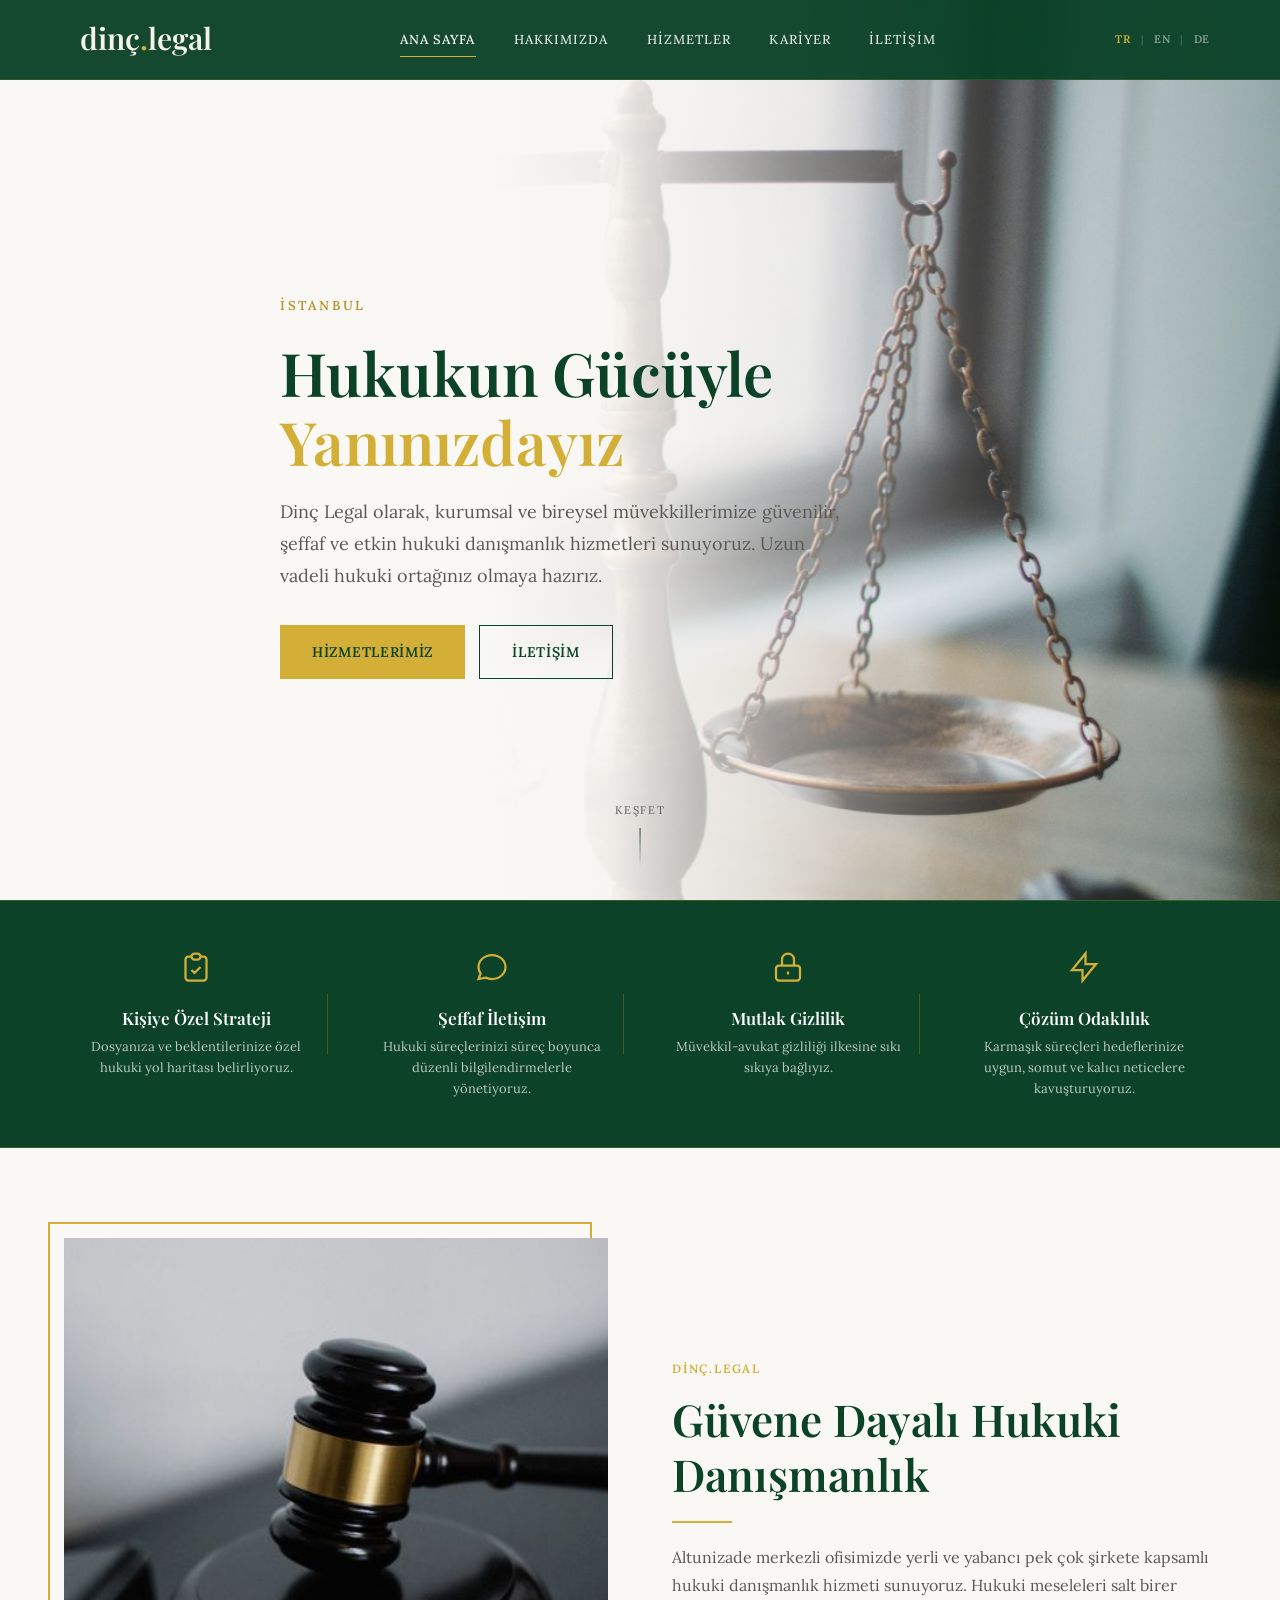
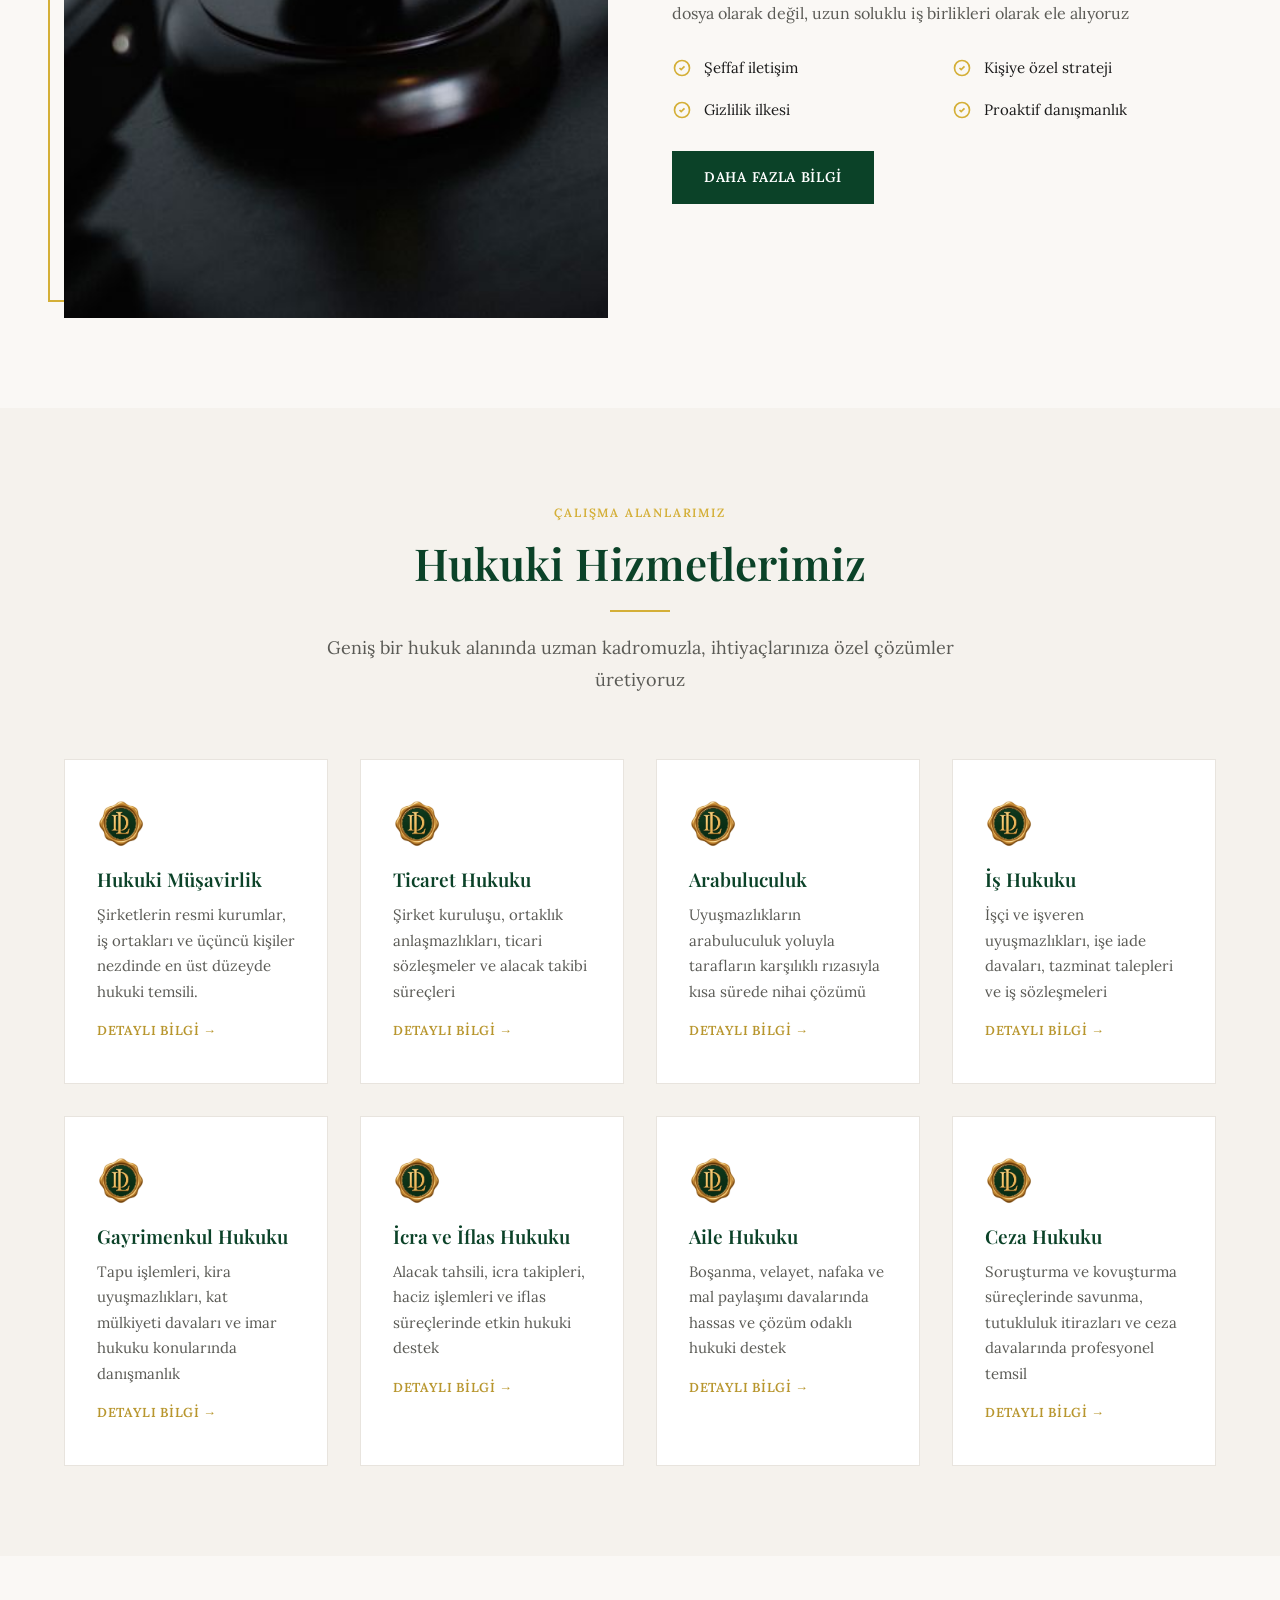
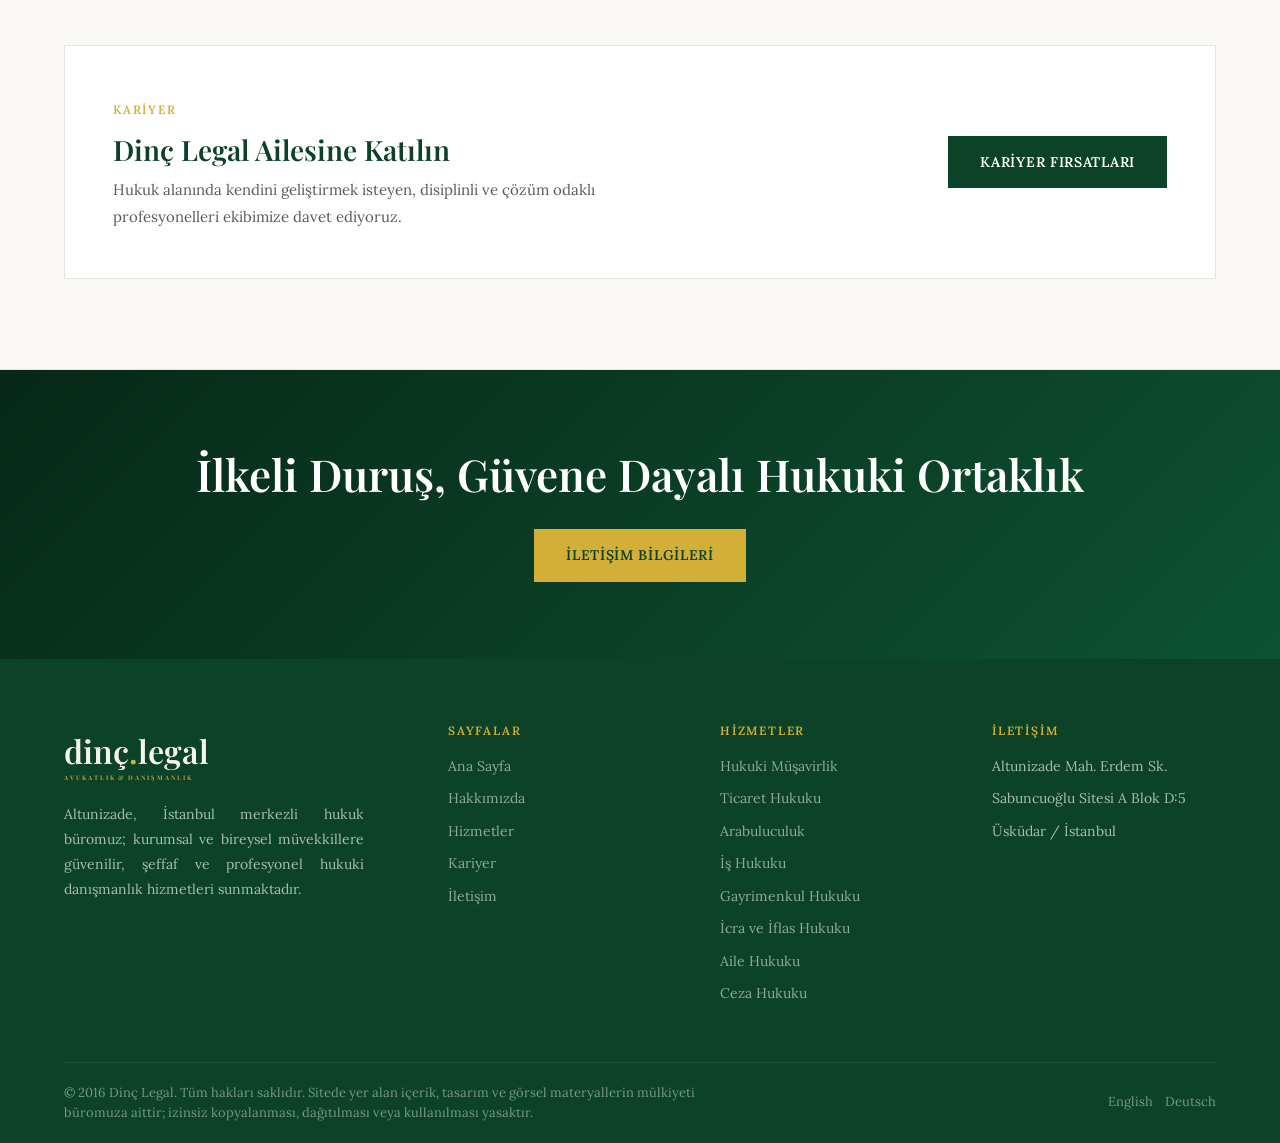
==== index.html @ 7c3b4406 "Update meta descriptions and addresses to remove Üsküdar references" ====
<!DOCTYPE html>
<html lang="tr">
<head>
  <meta charset="UTF-8">
  <meta name="viewport" content="width=device-width, initial-scale=1.0">
  <title>Dinç Legal | İstanbul</title>
  <meta name="description" content="Dinç Legal — İstanbul'da güvenilir ve profesyonel hukuki danışmanlık hizmetleri. Ceza, aile, iş ve ticaret hukuku alanlarında uzman avukatlık.">
  <meta name="keywords" content="Dinç Legal, avukat, İstanbul avukat, hukuk bürosu, avukatlık">
  <meta name="author" content="Dinç Legal">
  <meta name="robots" content="index, follow">
  <link rel="canonical" href="https://www.dinclegal.com/">
  <link rel="alternate" hreflang="tr" href="https://www.dinclegal.com/">
  <link rel="alternate" hreflang="en" href="https://www.dinclegal.com/en/">
  <link rel="alternate" hreflang="de" href="https://www.dinclegal.com/de/">
  <link rel="alternate" hreflang="x-default" href="https://www.dinclegal.com/">

  <meta property="og:type" content="website">
  <meta property="og:image" content="https://www.dinclegal.com/images/logo.png">
  <meta property="og:image:width" content="1800">
  <meta property="og:image:height" content="550">
  <meta property="og:title" content="Dinç Legal">
  <meta property="og:description" content="İstanbul'da kurumsal ve bireysel müvekkillere profesyonel hukuki danışmanlık hizmetleri.">
  <meta property="og:url" content="https://www.dinclegal.com/">
  <meta property="og:locale" content="tr_TR">
  <meta property="og:locale:alternate" content="en_US">
  <meta property="og:locale:alternate" content="de_DE">

  <link rel="preconnect" href="https://fonts.googleapis.com">
  <link rel="preconnect" href="https://fonts.gstatic.com" crossorigin>
  <link href="https://fonts.googleapis.com/css2?family=Lora:ital,wght@0,400;0,500;0,600;1,400&family=Playfair+Display:wght@600;700&display=swap" rel="stylesheet">
  <link rel="icon" href="favicon.svg" type="image/svg+xml">
  <link rel="preload" as="image" href="images/hero.jpg">
  <link rel="stylesheet" href="css/main.css">

  <script type="application/ld+json">
  {
    "@context": "https://schema.org",
    "@type": "LegalService",
    "name": "Dinç Legal",
    "url": "https://www.dinclegal.com",
    "description": "Altunizade, İstanbul merkezli kurumsal ve bireysel hukuki danışmanlık hizmetleri.",
    "address": {
      "@type": "PostalAddress",
      "streetAddress": "Altunizade Mah. Erdem Sk. Sabuncuoğlu Sitesi A Blok D:5",
      "addressLocality": "İstanbul",
      "addressRegion": "İstanbul",
      "addressCountry": "TR"
    },
    "areaServed": "İstanbul",
    "priceRange": "$$"
  }
  </script>
</head>
<body>

  <header class="site-header" role="banner">
    <div class="container header-inner">
      <a href="index.html" class="logo" aria-label="dinç.legal — Ana Sayfa">
        <img src="images/logo-light-wordmark.svg" alt="dinç.legal" class="logo-img" width="149" height="40" decoding="async">
      </a>
      <nav class="main-nav" role="navigation" aria-label="Ana menü">
        <a href="index.html" class="active">Ana Sayfa</a>
        <a href="hakkimizda.html">Hakkımızda</a>
        <a href="hizmetler.html">Hizmetler</a>
        <a href="kariyer.html">Kariyer</a>
        <a href="iletisim.html">İletişim</a>
      </nav>
      <div class="header-actions">
        <div class="lang-switch" aria-label="Dil seçimi">
          <a href="index.html" class="active" lang="tr">TR</a>
          <span class="sep">|</span>
          <a href="en/index.html" lang="en">EN</a>
          <span class="sep">|</span>
          <a href="de/index.html" lang="de">DE</a>
        </div>
        <button class="menu-toggle" aria-label="Menüyü aç/kapat" aria-expanded="false">
          <span></span><span></span><span></span>
        </button>
      </div>
    </div>
  </header>

  <main>
    <section class="hero hero-light" aria-label="Giriş">
      <div class="hero-bg" style="background-image: url('images/hero.jpg');" role="img" aria-label="Hukuk ve adalet temalı profesyonel görsel"></div>
      <video class="hero-video" data-src="videos/hero.mp4" poster="images/hero.jpg" muted loop playsinline preload="none" aria-hidden="true"></video>
      <div class="hero-overlay"></div>
      <div class="container hero-content">
        <p class="hero-label">İstanbul</p>
        <h1 class="hero-title">Hukukun Gücüyle<br><em>Yanınızdayız</em></h1>
        <p class="hero-desc">Dinç Legal olarak, kurumsal ve bireysel müvekkillerimize güvenilir, şeffaf ve etkin hukuki danışmanlık hizmetleri sunuyoruz. Uzun vadeli hukuki ortağınız olmaya hazırız.</p>
        <div class="hero-actions">
          <a href="hizmetler.html" class="btn btn-primary">Hizmetlerimiz</a>
          <a href="iletisim.html" class="btn btn-outline-dark">İletişim</a>
        </div>
      </div>
      <div class="hero-scroll" aria-hidden="true">
        <span>Keşfet</span>
        <div class="hero-scroll-line"></div>
      </div>
    </section>

    <section class="principles-bar principles-bar-light" aria-label="Çalışma ilkelerimiz">
      <div class="container">
        <div class="principles-grid">
          <div class="principle-item">
            <svg class="principle-icon" viewBox="0 0 24 24" fill="none" stroke="currentColor" stroke-width="1.5" aria-hidden="true"><path d="M9 5H7a2 2 0 00-2 2v12a2 2 0 002 2h10a2 2 0 002-2V7a2 2 0 00-2-2h-2M9 5a2 2 0 002 2h2a2 2 0 002-2M9 5a2 2 0 012-2h2a2 2 0 012 2m-6 9l2 2 4-4"/></svg>
            <h2 class="principle-title">Kişiye Özel Strateji</h2>
            <p class="principle-desc">Dosyanıza ve beklentilerinize özel hukuki yol haritası belirliyoruz.</p>
          </div>
          <div class="principle-item">
            <svg class="principle-icon" viewBox="0 0 24 24" fill="none" stroke="currentColor" stroke-width="1.5" aria-hidden="true"><path d="M8 12h.01M12 12h.01M16 12h.01M21 12c0 4.418-4.03 8-9 8a9.863 9.863 0 01-4.255-.949L3 20l1.395-3.72C3.512 15.042 3 13.574 3 12c0-4.418 4.03-8 9-8s9 3.582 9 8z"/></svg>
            <h2 class="principle-title">Şeffaf İletişim</h2>
            <p class="principle-desc">Hukuki süreçlerinizi süreç boyunca düzenli bilgilendirmelerle yönetiyoruz.</p>
          </div>
          <div class="principle-item">
            <svg class="principle-icon" viewBox="0 0 24 24" fill="none" stroke="currentColor" stroke-width="1.5" aria-hidden="true"><path d="M12 15v2m-6 4h12a2 2 0 002-2v-6a2 2 0 00-2-2H6a2 2 0 00-2 2v6a2 2 0 002 2zm10-10V7a4 4 0 00-8 0v4h8z"/></svg>
            <h2 class="principle-title">Mutlak Gizlilik</h2>
            <p class="principle-desc">Müvekkil-avukat gizliliği ilkesine sıkı sıkıya bağlıyız.</p>
          </div>
          <div class="principle-item">
            <svg class="principle-icon" viewBox="0 0 24 24" fill="none" stroke="currentColor" stroke-width="1.5" aria-hidden="true"><path d="M13 10V3L4 14h7v7l9-11h-7z"/></svg>
            <h2 class="principle-title">Çözüm Odaklılık</h2>
            <p class="principle-desc">Karmaşık süreçleri hedeflerinize uygun, somut ve kalıcı neticelere kavuşturuyoruz.</p>
          </div>
        </div>
      </div>
    </section>

    <section class="section" aria-labelledby="about-heading">
      <div class="container">
        <div class="about-grid">
          <div class="about-image">
            <img src="images/about.jpg" alt="Dinç Legal ofisi" width="600" height="750" loading="lazy">
          </div>
          <div class="about-content">
            <span class="section-label">dinç.legal</span>
            <h2 class="section-title" id="about-heading">Güvene Dayalı Hukuki Danışmanlık</h2>
            <div class="gold-line"></div>
            <p class="about-text">Altunizade merkezli ofisimizde yerli ve yabancı pek çok şirkete kapsamlı hukuki danışmanlık hizmeti sunuyoruz. Hukuki meseleleri salt birer dosya olarak değil, uzun soluklu iş birlikleri olarak ele alıyoruz</p>
            <div class="about-features">
              <div class="about-feature">
                <svg class="about-feature-icon" viewBox="0 0 24 24" fill="none" stroke="currentColor" stroke-width="2" aria-hidden="true"><path d="M9 12l2 2 4-4m6 2a9 9 0 11-18 0 9 9 0 0118 0z"/></svg>
                <span>Şeffaf iletişim</span>
              </div>
              <div class="about-feature">
                <svg class="about-feature-icon" viewBox="0 0 24 24" fill="none" stroke="currentColor" stroke-width="2" aria-hidden="true"><path d="M9 12l2 2 4-4m6 2a9 9 0 11-18 0 9 9 0 0118 0z"/></svg>
                <span>Kişiye özel strateji</span>
              </div>
              <div class="about-feature">
                <svg class="about-feature-icon" viewBox="0 0 24 24" fill="none" stroke="currentColor" stroke-width="2" aria-hidden="true"><path d="M9 12l2 2 4-4m6 2a9 9 0 11-18 0 9 9 0 0118 0z"/></svg>
                <span>Gizlilik ilkesi</span>
              </div>
              <div class="about-feature">
                <svg class="about-feature-icon" viewBox="0 0 24 24" fill="none" stroke="currentColor" stroke-width="2" aria-hidden="true"><path d="M9 12l2 2 4-4m6 2a9 9 0 11-18 0 9 9 0 0118 0z"/></svg>
                <span>Proaktif danışmanlık</span>
              </div>
            </div>
            <a href="hakkimizda.html" class="btn btn-dark">Daha Fazla Bilgi</a>
          </div>
        </div>
      </div>
    </section>

    <section class="section section-light" aria-labelledby="services-heading">
      <div class="container">
        <div class="section-header">
          <span class="section-label">Çalışma Alanlarımız</span>
          <h2 class="section-title" id="services-heading">Hukuki Hizmetlerimiz</h2>
          <div class="gold-line"></div>
          <p class="section-subtitle">Geniş bir hukuk alanında uzman kadromuzla, ihtiyaçlarınıza özel çözümler üretiyoruz</p>
        </div>
        <div class="services-grid">
          <article class="service-card">
            <div class="service-icon"><img src="images/dl-icon-bg.png" alt="" width="48" height="48" loading="lazy" decoding="async"></div>
            <h3>Hukuki Müşavirlik</h3>
            <p>Şirketlerin resmi kurumlar, iş ortakları ve üçüncü kişiler nezdinde en üst düzeyde hukuki temsili.</p>
            <a href="hizmetler.html#musavirlik" class="read-more">Detaylı Bilgi →</a>
          </article>
          <article class="service-card">
            <div class="service-icon"><img src="images/dl-icon-bg.png" alt="" width="48" height="48" loading="lazy" decoding="async"></div>
            <h3>Ticaret Hukuku</h3>
            <p>Şirket kuruluşu, ortaklık anlaşmazlıkları, ticari sözleşmeler ve alacak takibi süreçleri</p>
            <a href="hizmetler.html#ticaret" class="read-more">Detaylı Bilgi →</a>
          </article>
          <article class="service-card">
            <div class="service-icon"><img src="images/dl-icon-bg.png" alt="" width="48" height="48" loading="lazy" decoding="async"></div>
            <h3>Arabuluculuk</h3>
            <p>Uyuşmazlıkların arabuluculuk yoluyla tarafların karşılıklı rızasıyla kısa sürede nihai çözümü</p>
            <a href="hizmetler.html#arabuluculuk" class="read-more">Detaylı Bilgi →</a>
          </article>
          <article class="service-card">
            <div class="service-icon"><img src="images/dl-icon-bg.png" alt="" width="48" height="48" loading="lazy" decoding="async"></div>
            <h3>İş Hukuku</h3>
            <p>İşçi ve işveren uyuşmazlıkları, işe iade davaları, tazminat talepleri ve iş sözleşmeleri</p>
            <a href="hizmetler.html#is" class="read-more">Detaylı Bilgi →</a>
          </article>
          <article class="service-card">
            <div class="service-icon"><img src="images/dl-icon-bg.png" alt="" width="48" height="48" loading="lazy" decoding="async"></div>
            <h3>Gayrimenkul Hukuku</h3>
            <p>Tapu işlemleri, kira uyuşmazlıkları, kat mülkiyeti davaları ve imar hukuku konularında danışmanlık</p>
            <a href="hizmetler.html#gayrimenkul" class="read-more">Detaylı Bilgi →</a>
          </article>
          <article class="service-card">
            <div class="service-icon"><img src="images/dl-icon-bg.png" alt="" width="48" height="48" loading="lazy" decoding="async"></div>
            <h3>İcra ve İflas Hukuku</h3>
            <p>Alacak tahsili, icra takipleri, haciz işlemleri ve iflas süreçlerinde etkin hukuki destek</p>
            <a href="hizmetler.html#icra" class="read-more">Detaylı Bilgi →</a>
          </article>
          <article class="service-card">
            <div class="service-icon"><img src="images/dl-icon-bg.png" alt="" width="48" height="48" loading="lazy" decoding="async"></div>
            <h3>Aile Hukuku</h3>
            <p>Boşanma, velayet, nafaka ve mal paylaşımı davalarında hassas ve çözüm odaklı hukuki destek</p>
            <a href="hizmetler.html#aile" class="read-more">Detaylı Bilgi →</a>
          </article>
          <article class="service-card">
            <div class="service-icon"><img src="images/dl-icon-bg.png" alt="" width="48" height="48" loading="lazy" decoding="async"></div>
            <h3>Ceza Hukuku</h3>
            <p>Soruşturma ve kovuşturma süreçlerinde savunma, tutukluluk itirazları ve ceza davalarında profesyonel temsil</p>
            <a href="hizmetler.html#ceza" class="read-more">Detaylı Bilgi →</a>
          </article>
        </div>
      </div>
    </section>

    <section class="section" aria-labelledby="career-teaser-heading">
      <div class="container">
        <div class="home-career-teaser">
          <div>
            <span class="section-label">Kariyer</span>
            <h2 class="section-title" id="career-teaser-heading">Dinç Legal Ailesine Katılın</h2>
            <p>Hukuk alanında kendini geliştirmek isteyen, disiplinli ve çözüm odaklı profesyonelleri ekibimize davet ediyoruz.</p>
          </div>
          <a href="kariyer.html" class="btn btn-dark">Kariyer Fırsatları</a>
        </div>
      </div>
    </section>

    <section class="cta-banner cta-banner-light" aria-labelledby="cta-heading">
      <div class="container">
        <h2 class="section-title" id="cta-heading">İlkeli Duruş, Güvene Dayalı Hukuki Ortaklık</h2>
        <p></p>
        <a href="iletisim.html" class="btn btn-primary">İletişim Bilgileri</a>
      </div>
    </section>
  </main>

  <footer class="site-footer" role="contentinfo">
    <div class="container">
      <div class="footer-grid">
        <div class="footer-brand">
          <img src="images/logo-light.svg" alt="dinç.legal — Avukatlık & Danışmanlık" class="footer-logo-img" width="240" height="90" loading="lazy" decoding="async">
          <p>Altunizade, İstanbul merkezli hukuk büromuz; kurumsal ve bireysel müvekkillere güvenilir, şeffaf ve profesyonel hukuki danışmanlık hizmetleri sunmaktadır.</p>
        </div>
        <div class="footer-col">
          <h4>Sayfalar</h4>
          <ul>
            <li><a href="index.html">Ana Sayfa</a></li>
            <li><a href="hakkimizda.html">Hakkımızda</a></li>
            <li><a href="hizmetler.html">Hizmetler</a></li>
            <li><a href="kariyer.html">Kariyer</a></li>
            <li><a href="iletisim.html">İletişim</a></li>
          </ul>
        </div>
        <div class="footer-col">
          <h4>Hizmetler</h4>
          <ul>
            <li><a href="hizmetler.html#musavirlik">Hukuki Müşavirlik</a></li>
            <li><a href="hizmetler.html#ticaret">Ticaret Hukuku</a></li>
            <li><a href="hizmetler.html#arabuluculuk">Arabuluculuk</a></li>
            <li><a href="hizmetler.html#is">İş Hukuku</a></li>
            <li><a href="hizmetler.html#gayrimenkul">Gayrimenkul Hukuku</a></li>
            <li><a href="hizmetler.html#icra">İcra ve İflas Hukuku</a></li>
            <li><a href="hizmetler.html#aile">Aile Hukuku</a></li>
            <li><a href="hizmetler.html#ceza">Ceza Hukuku</a></li>
          </ul>
        </div>
        <div class="footer-col">
          <h4>İletişim</h4>
          <ul>
            <li>Altunizade Mah. Erdem Sk.</li>
            <li>Sabuncuoğlu Sitesi A Blok D:5</li>
            <li>Üsküdar / İstanbul</li>
          </ul>
        </div>
      </div>
      <div class="footer-bottom">
        <span>&copy; 2016 Dinç Legal. Tüm hakları saklıdır. Sitede yer alan içerik, tasarım ve görsel materyallerin mülkiyeti büromuza aittir; izinsiz kopyalanması, dağıtılması veya kullanılması yasaktır.</span>
        <div class="footer-langs">
          <a href="en/index.html" lang="en">English</a>
          <a href="de/index.html" lang="de">Deutsch</a>
        </div>
      </div>
    </div>
  </footer>

  <script src="js/main.js" defer></script>
</body>
</html>
---- css/main.css ----
/* ========================================
   Dinç Legal — Design System
   Kurumsal Kimlik: #0B4228 · #D4AF37 · #FAF8F5
   ======================================== */

:root {
  --primary-color: #0B4228;
  --primary-dark: #072818;
  --primary-mid: #0d5232;
  --primary-light: #106038;
  --accent-color: #D4AF37;
  --accent-light: #e0c456;
  --accent-dark: #b8962e;
  --bg-color: #FAF8F5;
  --bg-muted: #F5F2ED;
  --text-dark: #1A1A1A;
  --text-muted: #5a5a55;
  --color-white: #ffffff;
  --border-light: #e8e4de;

  --color-navy-900: var(--primary-color);
  --color-navy-800: var(--primary-dark);
  --color-navy-700: var(--primary-mid);
  --color-navy-600: var(--primary-light);
  --color-gold: var(--accent-color);
  --color-gold-light: var(--accent-light);
  --color-gold-dark: var(--accent-dark);
  --color-gray-100: var(--bg-muted);
  --color-gray-200: var(--border-light);
  --color-text: var(--text-dark);
  --color-text-light: var(--text-muted);

  --font-serif: 'Playfair Display', Georgia, 'Times New Roman', serif;
  --font-body: 'Lora', Georgia, serif;

  --header-height: 80px;
  --transition: 0.3s ease;
  --shadow-sm: 0 2px 8px rgba(11, 66, 40, 0.08);
  --shadow-md: 0 4px 24px rgba(11, 66, 40, 0.12);
  --shadow-lg: 0 8px 40px rgba(11, 66, 40, 0.16);
  --max-width: 1200px;
  --section-padding: clamp(3.5rem, 7vw, 6.5rem);
}

*, *::before, *::after {
  box-sizing: border-box;
  margin: 0;
  padding: 0;
}

html {
  scroll-behavior: smooth;
  scroll-padding-top: calc(var(--header-height) + 1.25rem);
  -webkit-text-size-adjust: 100%;
}

body {
  font-family: var(--font-body);
  font-size: 1rem;
  line-height: 1.75;
  color: var(--color-text);
  background: var(--bg-color);
  -webkit-font-smoothing: antialiased;
  overflow-x: hidden;
}

img {
  max-width: 100%;
  height: auto;
  display: block;
}

a {
  color: inherit;
  text-decoration: none;
  transition: color var(--transition);
}

ul { list-style: none; }

h1, h2, h3, h4, h5, h6 {
  font-family: var(--font-serif);
  font-weight: 600;
  line-height: 1.25;
  color: var(--primary-color);
}

.container {
  width: 100%;
  max-width: var(--max-width);
  margin: 0 auto;
  padding: 0 clamp(1rem, 4vw, 1.5rem);
}

/* ---- Typography ---- */
.section-label {
  display: inline-block;
  font-family: var(--font-body);
  font-size: 0.75rem;
  font-weight: 600;
  letter-spacing: 0.15em;
  text-transform: uppercase;
  color: var(--accent-color);
  margin-bottom: 0.75rem;
}

.section-label-brand {
  text-transform: none;
  letter-spacing: 0.08em;
}

.section-title {
  font-size: clamp(1.625rem, 4vw, 2.75rem);
  margin-bottom: 1rem;
}

.section-subtitle {
  font-size: clamp(1rem, 2.5vw, 1.125rem);
  color: var(--color-text-light);
  max-width: 640px;
}

.gold-line {
  width: 60px;
  height: 2px;
  background: var(--accent-color);
  margin: 1.25rem 0;
}

.about-prose .about-text {
  font-size: clamp(0.9375rem, 2vw, 1.0625rem);
  text-align: justify;
  hyphens: auto;
}

.about-prose .about-text + .about-text {
  margin-top: 1.25rem;
}

/* ---- Buttons ---- */
.btn {
  display: inline-flex;
  align-items: center;
  justify-content: center;
  gap: 0.5rem;
  padding: 0.875rem 2rem;
  min-height: 48px;
  font-family: var(--font-body);
  font-size: 0.875rem;
  font-weight: 600;
  letter-spacing: 0.05em;
  text-transform: uppercase;
  border: none;
  cursor: pointer;
  transition: all var(--transition);
}

.btn-primary {
  background: var(--accent-color);
  color: var(--primary-color);
}

.btn-primary:hover {
  background: var(--accent-light);
  transform: translateY(-1px);
  box-shadow: var(--shadow-md);
}

.btn-outline {
  background: transparent;
  color: var(--color-white);
  border: 1px solid rgba(255, 255, 255, 0.4);
}

.btn-outline:hover {
  background: rgba(255, 255, 255, 0.1);
  border-color: var(--color-white);
}

.btn-dark {
  background: var(--primary-color);
  color: var(--color-white);
}

.btn-dark:hover {
  background: var(--primary-mid);
}

/* ---- Header ---- */
.site-header {
  position: fixed;
  top: 0;
  left: 0;
  right: 0;
  z-index: 1000;
  height: var(--header-height);
  background: rgba(11, 66, 40, 0.96);
  backdrop-filter: blur(12px);
  -webkit-backdrop-filter: blur(12px);
  border-bottom: 1px solid rgba(212, 175, 55, 0.15);
  transition: background var(--transition), box-shadow var(--transition);
  padding-top: env(safe-area-inset-top, 0);
}

.site-header.scrolled {
  background: rgba(11, 66, 40, 0.98);
  box-shadow: var(--shadow-md);
}

.header-inner {
  display: flex;
  align-items: center;
  justify-content: space-between;
  height: var(--header-height);
  gap: 1rem;
}

.logo {
  display: flex;
  flex-shrink: 0;
  align-items: center;
}

.logo-img {
  display: block;
  height: clamp(34px, 4.4vw, 44px);
  width: auto;
}

.logo-name {
  font-family: var(--font-serif);
  font-size: clamp(1.25rem, 3.2vw, 1.6rem);
  font-weight: 600;
  color: var(--color-white);
  letter-spacing: 0.005em;
  white-space: nowrap;
}

.logo-name em,
.logo-dot {
  font-style: normal;
  color: var(--accent-color);
}

.main-nav {
  display: flex;
  align-items: center;
  gap: clamp(1.25rem, 3vw, 2.5rem);
}

.main-nav a {
  font-size: 0.8125rem;
  font-weight: 500;
  letter-spacing: 0.08em;
  text-transform: uppercase;
  color: rgba(255, 255, 255, 0.85);
  position: relative;
  padding: 0.25rem 0;
}

.main-nav a::after {
  content: '';
  position: absolute;
  bottom: -2px;
  left: 0;
  width: 0;
  height: 1px;
  background: var(--accent-color);
  transition: width var(--transition);
}

.main-nav a:hover,
.main-nav a.active {
  color: var(--color-white);
}

.main-nav a:hover::after,
.main-nav a.active::after {
  width: 100%;
}

.header-actions {
  display: flex;
  align-items: center;
  gap: clamp(0.75rem, 2vw, 1.25rem);
  flex-shrink: 0;
}

.lang-switch {
  display: flex;
  align-items: center;
  flex-wrap: wrap;
  gap: 0.25rem;
  font-size: 0.6875rem;
  font-weight: 600;
  letter-spacing: 0.05em;
}

.lang-switch a {
  color: rgba(255, 255, 255, 0.5);
  padding: 0.375rem 0.375rem;
  min-width: 28px;
  text-align: center;
  border-radius: 2px;
  transition: all var(--transition);
}

.lang-switch a:hover,
.lang-switch a.active {
  color: var(--accent-color);
}

.lang-switch .sep {
  color: rgba(255, 255, 255, 0.2);
  font-size: 0.625rem;
}

.menu-toggle {
  display: none;
  flex-direction: column;
  justify-content: center;
  gap: 5px;
  background: none;
  border: none;
  cursor: pointer;
  padding: 10px;
  min-width: 44px;
  min-height: 44px;
}

.menu-toggle span {
  display: block;
  width: 22px;
  height: 2px;
  background: var(--color-white);
  transition: all var(--transition);
}

.menu-toggle.active span:nth-child(1) {
  transform: rotate(45deg) translate(5px, 5px);
}

.menu-toggle.active span:nth-child(2) {
  opacity: 0;
}

.menu-toggle.active span:nth-child(3) {
  transform: rotate(-45deg) translate(5px, -5px);
}

/* ---- Hero ---- */
.hero {
  position: relative;
  min-height: 100vh;
  min-height: 100svh;
  display: flex;
  align-items: center;
  background: var(--primary-color);
  overflow: hidden;
}

.hero-bg {
  position: absolute;
  inset: 0;
  background-size: cover;
  background-position: center;
  opacity: 0.3;
}

.hero-video {
  position: absolute;
  inset: 0;
  width: 100%;
  height: 100%;
  object-fit: cover;
  z-index: 0;
  opacity: 0;
  transition: opacity 0.8s ease;
}

.hero-video.is-playing {
  opacity: 1;
}

.hero-overlay {
  z-index: 1;
}

.hero-overlay {
  position: absolute;
  inset: 0;
  background: linear-gradient(
    135deg,
    rgba(11, 66, 40, 0.93) 0%,
    rgba(13, 82, 50, 0.78) 50%,
    rgba(11, 66, 40, 0.88) 100%
  );
}

.hero-content {
  position: relative;
  z-index: 2;
  padding: calc(var(--header-height) + 3rem) 0 3rem;
  max-width: 720px;
}

.hero-label {
  font-size: 0.8125rem;
  font-weight: 600;
  letter-spacing: 0.2em;
  text-transform: uppercase;
  color: var(--accent-color);
  margin-bottom: 1.25rem;
}

.hero-title {
  font-size: clamp(2rem, 7vw, 3.75rem);
  color: var(--color-white);
  margin-bottom: 1.25rem;
  line-height: 1.15;
}

.hero-title em {
  font-style: normal;
  color: var(--accent-color);
}

.hero-desc {
  font-size: clamp(1rem, 2.5vw, 1.125rem);
  color: rgba(255, 255, 255, 0.78);
  margin-bottom: 2rem;
  max-width: 560px;
  line-height: 1.8;
}

.hero-actions {
  display: flex;
  flex-wrap: wrap;
  gap: 0.875rem;
}

.hero-scroll {
  position: absolute;
  bottom: 2rem;
  left: 50%;
  transform: translateX(-50%);
  z-index: 2;
  display: flex;
  flex-direction: column;
  align-items: center;
  gap: 0.5rem;
  color: rgba(255, 255, 255, 0.4);
  font-size: 0.6875rem;
  letter-spacing: 0.15em;
  text-transform: uppercase;
}

.hero-scroll-line {
  width: 1px;
  height: 40px;
  background: linear-gradient(to bottom, var(--accent-color), transparent);
  animation: scrollPulse 2s ease-in-out infinite;
}

@keyframes scrollPulse {
  0%, 100% { opacity: 0.3; transform: scaleY(0.6); }
  50% { opacity: 1; transform: scaleY(1); }
}

/* ---- Homepage: ivory/light variants ---- */
.hero-light {
  background: var(--bg-color);
  /* Tam viewport — ilkeler bandı makul ekranlarda scroll sonrası görünsün */
  min-height: 100svh;
}

/* Çok büyük ekranlarda hafif peek kabul edilebilir */
@media (min-width: 1600px) and (min-height: 1100px) {
  .hero-light {
    min-height: 92svh;
  }
}

.hero-light .hero-bg {
  opacity: 1;
  background-position: 65% center;
  background-size: cover;
}

.hero-light .hero-overlay {
  background: linear-gradient(
    90deg,
    var(--bg-color) 0%,
    var(--bg-color) 38%,
    rgba(250, 248, 245, 0.94) 48%,
    rgba(250, 248, 245, 0.55) 62%,
    rgba(250, 248, 245, 0.2) 78%,
    rgba(11, 66, 40, 0.18) 100%
  );
}

.hero-light .hero-label {
  color: var(--accent-dark);
}

.hero-light .hero-title {
  color: var(--primary-color);
}

.hero-light .hero-title em {
  color: var(--accent-color);
}

.hero-light .hero-desc {
  color: var(--text-muted);
}

.hero-light .hero-scroll {
  color: var(--text-muted);
}

.hero-light .hero-content {
  padding-bottom: clamp(3rem, 6vh, 5rem);
}

.hero-light .hero-scroll-line {
  background: linear-gradient(to bottom, var(--primary-color), transparent);
}

.btn-outline-dark {
  background: transparent;
  color: var(--primary-color);
  border: 1px solid var(--primary-color);
}

.btn-outline-dark:hover {
  background: var(--primary-color);
  color: var(--color-white);
}

/* Light principles strip on ivory homepage — green bg + light text */
.principles-bar.principles-bar-light {
  background: var(--primary-color);
  border-top: 1px solid rgba(212, 175, 55, 0.25);
  border-bottom: 1px solid rgba(212, 175, 55, 0.25);
}

.principles-bar.principles-bar-light .principle-item:not(:last-child)::after {
  background: rgba(212, 175, 55, 0.25);
}

.principles-bar.principles-bar-light .principle-title {
  color: var(--color-white);
}

.principles-bar.principles-bar-light .principle-desc {
  color: rgba(255, 255, 255, 0.72);
}

.principles-bar.principles-bar-light .principle-icon {
  color: var(--accent-color);
}

.cta-banner-light {
  background: var(--bg-muted);
  border-top: 1px solid var(--border-light);
}

.cta-banner-light::before {
  display: none;
}

.cta-banner-light .section-title {
  color: var(--primary-color);
}

.cta-banner-light p {
  color: var(--text-muted);
}

.home-career-teaser {
  background: var(--color-white);
  border: 1px solid var(--border-light);
  padding: clamp(2rem, 4vw, 3rem);
  display: grid;
  grid-template-columns: 1fr auto;
  gap: 2rem;
  align-items: center;
}

.home-career-teaser h2 {
  font-size: clamp(1.375rem, 3vw, 1.75rem);
  margin-bottom: 0.625rem;
}

.home-career-teaser p {
  color: var(--text-muted);
  font-size: 0.9375rem;
  max-width: 560px;
}

@media (max-width: 768px) {
  .home-career-teaser {
    grid-template-columns: 1fr;
    text-align: center;
  }

  .home-career-teaser p {
    margin: 0 auto;
  }

  .home-career-teaser .btn {
    width: 100%;
  }
}

/* ---- Career Page ---- */
.career-intro {
  max-width: 720px;
  margin: 0 auto 3rem;
  text-align: center;
}

.career-intro p {
  color: var(--text-muted);
  font-size: 1.0625rem;
}

.career-grid {
  display: grid;
  grid-template-columns: repeat(3, 1fr);
  gap: clamp(1.25rem, 3vw, 2rem);
  margin-bottom: 3rem;
}

.career-card {
  background: var(--color-white);
  border: 1px solid var(--border-light);
  padding: clamp(1.5rem, 3vw, 2rem);
  border-top: 3px solid var(--accent-color);
}

.career-card h3 {
  font-size: 1.125rem;
  margin-bottom: 0.75rem;
}

.career-card p {
  font-size: 0.9375rem;
  color: var(--text-muted);
  line-height: 1.7;
}

.career-apply {
  background: var(--bg-muted);
  border: 1px solid var(--border-light);
  padding: clamp(2rem, 4vw, 3rem);
  text-align: center;
  max-width: 640px;
  margin: 0 auto;
}

.career-apply h2 {
  font-size: 1.375rem;
  margin-bottom: 0.75rem;
}

.career-apply p {
  color: var(--text-muted);
  margin-bottom: 1.5rem;
}

.career-apply a.email-link {
  font-size: 1.0625rem;
  font-weight: 600;
  color: var(--primary-color);
  border-bottom: 1px solid var(--accent-color);
  padding-bottom: 2px;
}

.career-apply a.email-link:hover {
  color: var(--accent-dark);
}

@media (max-width: 768px) {
  .career-grid {
    grid-template-columns: 1fr;
  }
}

/* ---- Principles Bar ---- */
.principles-bar {
  background: var(--primary-dark);
  border-top: 1px solid rgba(212, 175, 55, 0.2);
  border-bottom: 1px solid rgba(212, 175, 55, 0.2);
  padding: clamp(2rem, 5vw, 3rem) 0;
}

.principles-grid {
  display: grid;
  grid-template-columns: repeat(4, 1fr);
  gap: clamp(1.5rem, 3vw, 2rem);
}

.principle-item {
  position: relative;
  text-align: center;
  padding: 0 0.75rem;
}

.principle-item:not(:last-child)::after {
  content: '';
  position: absolute;
  right: 0;
  top: 50%;
  transform: translateY(-50%);
  width: 1px;
  height: 60px;
  background: rgba(212, 175, 55, 0.2);
}

.principle-icon {
  width: 36px;
  height: 36px;
  margin: 0 auto 0.875rem;
  color: var(--accent-color);
}

.principle-title {
  font-family: var(--font-serif);
  font-size: clamp(0.9375rem, 2vw, 1.0625rem);
  font-weight: 600;
  color: var(--color-white);
  margin-bottom: 0.5rem;
  line-height: 1.3;
}

.principle-desc {
  font-size: 0.8125rem;
  color: rgba(255, 255, 255, 0.55);
  line-height: 1.6;
}

/* ---- Sections ---- */
.section {
  padding: var(--section-padding) 0;
}

.section-light {
  background: var(--bg-muted);
}

.section-dark {
  background: var(--primary-color);
  color: var(--color-white);
}

.section-dark .section-title {
  color: var(--color-white);
}

.section-dark .section-subtitle {
  color: rgba(255, 255, 255, 0.65);
}

.section-header {
  text-align: center;
  margin-bottom: clamp(2.5rem, 5vw, 4rem);
}

.section-header .gold-line {
  margin: 1.25rem auto;
}

.section-header .section-subtitle {
  margin: 0 auto;
}

/* ---- About Preview ---- */
.about-grid {
  display: grid;
  grid-template-columns: 1fr 1fr;
  gap: clamp(2rem, 5vw, 4rem);
  align-items: center;
}

.about-image {
  position: relative;
}

.about-image img {
  width: 100%;
  aspect-ratio: 4/5;
  object-fit: cover;
}

.about-image::before {
  content: '';
  position: absolute;
  top: -1rem;
  left: -1rem;
  right: 1rem;
  bottom: 1rem;
  border: 2px solid var(--accent-color);
  z-index: -1;
}

.about-content .section-title {
  text-align: left;
}

.about-content .gold-line {
  margin: 1.25rem 0;
}

.about-text {
  color: var(--color-text-light);
  margin-bottom: 1.25rem;
}

.about-features {
  display: grid;
  grid-template-columns: 1fr 1fr;
  gap: 1rem;
  margin: 1.75rem 0;
}

.about-feature {
  display: flex;
  align-items: flex-start;
  gap: 0.75rem;
  font-size: 0.9375rem;
}

.about-feature-icon {
  flex-shrink: 0;
  width: 20px;
  height: 20px;
  color: var(--accent-color);
  margin-top: 3px;
}

/* ---- Services Grid ---- */
.services-grid {
  display: grid;
  grid-template-columns: repeat(4, 1fr);
  gap: clamp(1.25rem, 3vw, 2rem);
}

.service-card {
  background: var(--color-white);
  padding: clamp(1.75rem, 4vw, 2.5rem) clamp(1.25rem, 3vw, 2rem);
  border: 1px solid var(--border-light);
  transition: all var(--transition);
  position: relative;
  overflow: hidden;
}

.service-card::before {
  content: '';
  position: absolute;
  top: 0;
  left: 0;
  width: 100%;
  height: 3px;
  background: var(--accent-color);
  transform: scaleX(0);
  transform-origin: left;
  transition: transform var(--transition);
}

.service-card:hover {
  box-shadow: var(--shadow-lg);
  transform: translateY(-4px);
}

.service-card:hover::before {
  transform: scaleX(1);
}

.service-icon {
  width: 48px;
  height: 48px;
  display: flex;
  align-items: center;
  justify-content: center;
  margin-bottom: 1.25rem;
  flex-shrink: 0;
}

.service-icon img {
  width: 100%;
  height: 100%;
  object-fit: contain;
}

.service-card h3 {
  font-size: 1.1875rem;
  margin-bottom: 0.625rem;
}

.service-card p {
  font-size: 0.9375rem;
  color: var(--color-text-light);
  line-height: 1.7;
}

.service-card .read-more {
  display: inline-flex;
  align-items: center;
  gap: 0.375rem;
  margin-top: 1rem;
  font-size: 0.8125rem;
  font-weight: 600;
  letter-spacing: 0.05em;
  text-transform: uppercase;
  color: var(--accent-dark);
  transition: gap var(--transition);
}

.service-card:hover .read-more {
  gap: 0.625rem;
}

/* ---- CTA Banner ---- */
.cta-banner {
  background: linear-gradient(135deg, var(--primary-dark), var(--primary-mid));
  padding: clamp(3rem, 6vw, 5rem) 0;
  text-align: center;
  position: relative;
  overflow: hidden;
}

.cta-banner::before {
  content: '';
  position: absolute;
  top: -50%;
  right: -10%;
  width: min(400px, 80vw);
  height: min(400px, 80vw);
  border-radius: 50%;
  background: rgba(212, 175, 55, 0.05);
}

.cta-banner .section-title {
  color: var(--color-white);
  margin-bottom: 1rem;
}

.cta-banner p {
  color: rgba(255, 255, 255, 0.65);
  max-width: 560px;
  margin: 0 auto 1.75rem;
  padding: 0 1rem;
}

/* ---- Page Header ---- */
.page-header {
  background: var(--primary-color);
  padding: calc(var(--header-height) + clamp(2.5rem, 6vw, 4rem)) 0 clamp(2.5rem, 5vw, 4rem);
  text-align: center;
  position: relative;
  overflow: hidden;
}

.page-header::before {
  content: '';
  position: absolute;
  inset: 0;
  background: linear-gradient(135deg, rgba(212, 175, 55, 0.08), transparent);
}

.page-header .section-label,
.page-header .section-title,
.page-header .gold-line,
.page-header .breadcrumb {
  position: relative;
}

.page-header .section-title {
  color: var(--color-white);
}

.page-header .gold-line {
  margin: 1.25rem auto;
}

.breadcrumb {
  display: flex;
  flex-wrap: wrap;
  justify-content: center;
  gap: 0.5rem;
  font-size: 0.8125rem;
  color: rgba(255, 255, 255, 0.5);
  margin-top: 1rem;
}

.breadcrumb a:hover {
  color: var(--accent-color);
}

.breadcrumb .current {
  color: var(--accent-color);
}

/* ---- About Page ---- */
.about-page-grid {
  display: grid;
  grid-template-columns: minmax(0, 1fr) minmax(0, 1.3fr);
  gap: clamp(2rem, 5vw, 4rem);
  align-items: start;
}

.values-grid {
  display: grid;
  grid-template-columns: repeat(2, 1fr);
  gap: clamp(1.25rem, 3vw, 2rem);
  margin-top: clamp(2rem, 4vw, 3rem);
}

.value-card {
  padding: clamp(1.5rem, 3vw, 2rem);
  background: var(--color-white);
  border-left: 3px solid var(--accent-color);
  box-shadow: var(--shadow-sm);
}

.value-card h3 {
  font-size: 1.125rem;
  margin-bottom: 0.625rem;
}

.value-card p {
  font-size: 0.9375rem;
  color: var(--color-text-light);
}

.about-depth-grid {
  display: grid;
  grid-template-columns: minmax(0, 0.85fr) minmax(0, 1.35fr);
  gap: clamp(2rem, 5vw, 4rem);
  align-items: start;
}

.about-founder-card {
  padding: clamp(1.75rem, 3vw, 2.5rem);
  background: var(--primary-color);
  color: var(--color-white);
}

.about-founder-card .section-label {
  color: var(--accent-color);
}

.about-founder-name {
  font-family: var(--font-serif);
  font-size: clamp(1.375rem, 3vw, 1.875rem);
  font-weight: 600;
  color: var(--color-white);
  margin-top: 0.5rem;
  line-height: 1.25;
}

.about-founder-card .gold-line {
  margin: 1.25rem 0;
}

.about-founder-card p {
  font-size: 0.9375rem;
  line-height: 1.75;
  color: rgba(255, 255, 255, 0.85);
}

.about-depth-prose .about-text {
  font-size: clamp(0.9375rem, 2vw, 1.0625rem);
  text-align: justify;
  hyphens: auto;
  color: var(--color-text-light);
}

.about-closing-text {
  margin-top: 2rem;
  padding: clamp(1.5rem, 3vw, 2rem);
  border-left: 3px solid var(--accent-color);
  background: var(--bg-muted);
  font-family: var(--font-serif);
  font-size: clamp(1.0625rem, 2.5vw, 1.25rem);
  font-style: italic;
  line-height: 1.65;
  color: var(--primary-color);
}

/* ---- Services Page ---- */
.services-intro-panel {
  max-width: 720px;
  margin: 0 auto;
  padding: clamp(1.625rem, 3vw, 2.125rem) clamp(2rem, 4vw, 2.75rem);
  padding-left: clamp(2rem, 4vw, 2.875rem);
  background: linear-gradient(90deg, rgba(212, 175, 55, 0.07) 0%, var(--bg-muted) 28%);
  border-left: 3px solid var(--accent-color);
  border-radius: 0 6px 6px 0;
  box-shadow: var(--shadow-sm);
}

.services-intro-line {
  font-family: var(--font-serif);
  font-size: clamp(1.0625rem, 2.5vw, 1.1875rem);
  line-height: 1.7;
  color: var(--primary-color);
  text-align: center;
}

.services-intro-line:first-child {
  font-weight: 600;
}

.services-intro-line + .services-intro-line {
  margin-top: 0.625rem;
  font-size: clamp(1rem, 2.2vw, 1.125rem);
  font-weight: 400;
  color: var(--primary-color);
}

.services-detail-grid {
  display: grid;
  grid-template-columns: repeat(2, 1fr);
  gap: clamp(1.25rem, 3vw, 2.5rem);
}

.service-detail {
  display: flex;
  gap: 1.25rem;
  padding: clamp(1.25rem, 3vw, 2rem);
  background: var(--color-white);
  border: 1px solid var(--border-light);
  transition: all var(--transition);
  scroll-margin-top: calc(var(--header-height) + 1.25rem);
}

.service-detail:hover {
  box-shadow: var(--shadow-md);
  border-color: var(--accent-color);
}

.service-detail-icon {
  flex-shrink: 0;
  width: 52px;
  height: 52px;
  display: flex;
  align-items: center;
  justify-content: center;
}

.service-detail-icon img {
  width: 100%;
  height: 100%;
  object-fit: contain;
}

.service-detail h2,
.service-detail h3 {
  font-size: 1.1875rem;
  margin-bottom: 0.5rem;
}

.service-detail p {
  font-size: 0.9375rem;
  color: var(--color-text-light);
}

.service-detail ul {
  margin-top: 0.625rem;
}

.service-detail li {
  font-size: 0.875rem;
  color: var(--color-text-light);
  padding: 0.25rem 0;
  padding-left: 1rem;
  position: relative;
}

.service-detail li::before {
  content: '';
  position: absolute;
  left: 0;
  top: 0.65rem;
  width: 4px;
  height: 4px;
  background: var(--accent-color);
  border-radius: 50%;
}

/* ---- Contact Page ---- */
.contact-grid {
  display: grid;
  grid-template-columns: minmax(0, 1fr) minmax(0, 1.2fr);
  gap: clamp(2rem, 5vw, 4rem);
}

.contact-info-block {
  margin-bottom: 2rem;
}

.contact-info-block h2,
.contact-info-block h3 {
  font-size: 0.9375rem;
  font-weight: 600;
  letter-spacing: 0.05em;
  text-transform: uppercase;
  color: var(--accent-dark);
  margin-bottom: 0.625rem;
}

.contact-info-block p,
.contact-info-block a {
  font-size: clamp(1rem, 2.5vw, 1.0625rem);
  color: var(--color-text);
  line-height: 1.8;
  word-break: break-word;
}

.contact-info-block a:hover {
  color: var(--accent-dark);
}

.contact-email-list {
  list-style: none;
  margin: 0;
  padding: 0;
}

.contact-email-list li {
  padding: 0.875rem 0;
  border-bottom: 1px solid var(--border-light);
}

.contact-email-list li:first-child {
  padding-top: 0;
}

.contact-email-list li:last-child {
  border-bottom: none;
  padding-bottom: 0;
}

.contact-email-list li p {
  margin-top: 0.25rem;
  font-size: 0.875rem;
  line-height: 1.65;
  color: var(--color-text-light);
}

.contact-map {
  width: 100%;
  height: 100%;
  min-height: clamp(280px, 50vw, 450px);
  border: none;
  filter: grayscale(30%);
}

/* ---- Footer ---- */
.site-footer {
  background: var(--primary-color);
  color: rgba(255, 255, 255, 0.65);
  padding-top: clamp(2.5rem, 5vw, 4rem);
  padding-bottom: env(safe-area-inset-bottom, 0);
}

.footer-grid {
  display: grid;
  grid-template-columns: 1.5fr 1fr 1fr 1fr;
  gap: clamp(1.5rem, 4vw, 3rem);
  padding-bottom: clamp(2rem, 4vw, 3rem);
  border-bottom: 1px solid rgba(255, 255, 255, 0.08);
}

.footer-brand {
  max-width: 300px;
}

.footer-logo-img {
  display: block;
  width: auto;
  max-width: 168px;
  height: auto;
  margin: 0 0 1rem;
}

.footer-brand p {
  font-size: 0.875rem;
  line-height: 1.8;
  max-width: 300px;
  text-align: justify;
  text-justify: inter-word;
  hyphens: auto;
}

.footer-col h4 {
  font-family: var(--font-body);
  font-size: 0.75rem;
  font-weight: 600;
  letter-spacing: 0.15em;
  text-transform: uppercase;
  color: var(--accent-color);
  margin-bottom: 1rem;
}

.footer-col ul li {
  margin-bottom: 0.5rem;
  font-size: 0.875rem;
}

.footer-col a {
  color: rgba(255, 255, 255, 0.55);
  transition: color var(--transition);
}

.footer-col a:hover {
  color: var(--accent-color);
}

.footer-bottom {
  display: flex;
  flex-wrap: wrap;
  align-items: center;
  justify-content: space-between;
  gap: 0.75rem 1.5rem;
  padding: 1.25rem 0;
  font-size: 0.8125rem;
}

.footer-bottom > span {
  flex: 1 1 16rem;
  max-width: 42rem;
  line-height: 1.55;
  color: rgba(255, 255, 255, 0.45);
}

.footer-bottom a {
  color: rgba(255, 255, 255, 0.45);
}

.footer-bottom a:hover {
  color: var(--accent-color);
}

.footer-langs {
  display: flex;
  gap: 0.75rem;
}

/* ---- Responsive ---- */
@media (max-width: 1199px) {
  .services-grid {
    grid-template-columns: repeat(2, 1fr);
  }
}

@media (max-width: 1024px) {
  .footer-grid {
    grid-template-columns: 1fr 1fr;
  }

  .principles-grid {
    grid-template-columns: repeat(2, 1fr);
  }

  .principle-item:nth-child(2)::after {
    display: none;
  }
}

@media (max-width: 992px) {
  :root {
    --header-height: 64px;
  }

  .header-inner {
    min-width: 0;
  }

  .logo-img {
    max-height: 36px;
  }

  /* backdrop-filter breaks position:fixed for mobile nav children */
  .site-header {
    backdrop-filter: none;
    -webkit-backdrop-filter: none;
    background: var(--primary-color);
    overflow: visible;
  }

  .menu-toggle {
    display: flex;
    position: relative;
    z-index: 1101;
  }

  .header-actions {
    position: relative;
    z-index: 1101;
  }

  .main-nav {
    position: fixed;
    top: var(--header-height);
    left: 0;
    right: 0;
    bottom: 0;
    z-index: 1100;
    flex-direction: column;
    justify-content: flex-start;
    align-items: stretch;
    gap: 0;
    background: var(--primary-color);
    transform: translateX(100%);
    visibility: hidden;
    transition: transform var(--transition), visibility var(--transition);
    padding: 1.5rem clamp(1rem, 4vw, 1.5rem) 2rem;
    overflow-y: auto;
    -webkit-overflow-scrolling: touch;
  }

  .main-nav.open {
    transform: translateX(0);
    visibility: visible;
  }

  .main-nav a {
    font-size: 1.0625rem;
    padding: 1rem 0;
    border-bottom: 1px solid rgba(255, 255, 255, 0.1);
    min-height: 48px;
    display: flex;
    align-items: center;
    color: var(--color-white);
  }

  .main-nav a:hover,
  .main-nav a.active {
    color: var(--accent-color);
  }

  .main-nav a::after {
    display: none;
  }
}

@media (max-width: 768px) {
  :root {
    --section-padding: clamp(2.5rem, 8vw, 3.5rem);
  }

  .hero-light {
    min-height: 100svh;
  }

  .hero-light .hero-bg {
    opacity: 1;
    background-position: 52% center;
  }

  .hero-light .hero-video {
    position: absolute;
    inset: 0;
    width: 100%;
    height: 100%;
    max-width: none;
    margin: 0;
    aspect-ratio: auto;
    box-shadow: none;
    object-position: 82% center;
  }

  .hero-light .hero-overlay {
    background: linear-gradient(
      90deg,
      rgba(250, 248, 245, 0.9) 0%,
      rgba(250, 248, 245, 0.76) 60%,
      rgba(250, 248, 245, 0.52) 100%,
      rgba(250, 248, 245, 0.26) 100%,
      rgba(250, 248, 245, 0.08) 100%,
      transparent 100%
    );
  }

  .hero-light .hero-content {
    position: relative;
    z-index: 2;
    width: 100%;
    max-width: none;
    padding-top: calc(var(--header-height) + 1.75rem);
    padding-bottom: clamp(2.5rem, 6vh, 4rem);
    padding-inline: 0.375rem;
    text-align: center;
    background: none;
    border-radius: 0;
    box-shadow: none;
  }

  .hero-light .hero-title {
    color: var(--text-dark);
  }

  .hero-light .hero-desc {
    margin-left: auto;
    margin-right: auto;
    margin-bottom: 0;
    max-width: none;
    color: #3d3d3a;
  }

  .hero-light .hero-actions {
    justify-content: center;
    margin-top: 2.5rem;
  }

  .about-grid,
  .about-page-grid,
  .about-depth-grid,
  .contact-grid {
    grid-template-columns: 1fr;
    gap: 2rem;
  }

  .about-image {
    max-width: 480px;
    margin: 0 auto;
    overflow: hidden;
  }

  .about-image::before {
    top: -0.5rem;
    left: 0;
    right: 0.5rem;
    bottom: 0.5rem;
  }

  .about-content {
    text-align: center;
  }

  .about-content .section-title,
  .about-content .gold-line {
    text-align: center;
    margin-left: auto;
    margin-right: auto;
  }

  .about-content .btn {
    width: 100%;
    max-width: 320px;
  }

  .about-feature {
    justify-content: flex-start;
    align-items: center;
  }

  .about-features {
    grid-template-columns: 1fr;
    width: fit-content;
    max-width: 100%;
    margin-left: auto;
    margin-right: auto;
  }

  .about-feature-icon {
    margin-top: 0;
  }

  .about-prose .about-text {
    text-align: left;
    hyphens: none;
  }

  .services-grid,
  .services-detail-grid {
    grid-template-columns: 1fr;
  }

  .service-card {
    padding: clamp(1.5rem, 4vw, 2rem) clamp(1.125rem, 3vw, 1.5rem);
  }

  .service-card h3 {
    font-size: 1.0625rem;
  }

  .service-detail {
    flex-direction: column;
    align-items: flex-start;
  }

  .values-grid {
    grid-template-columns: 1fr;
  }

  .footer-grid {
    grid-template-columns: 1fr;
    gap: 1.75rem;
  }

  .footer-brand {
    max-width: none;
    text-align: center;
  }

  .footer-logo-img {
    margin-left: auto;
    margin-right: auto;
  }

  .footer-bottom {
    flex-direction: column;
    text-align: center;
  }

  .footer-bottom > span {
    max-width: none;
  }

  .hero-scroll {
    display: none;
  }

  .principles-grid {
    grid-template-columns: 1fr;
  }

  .principle-item {
    padding: 1rem 0;
    border-bottom: 1px solid rgba(212, 175, 55, 0.15);
  }

  .principles-bar-light .principle-item {
    border-bottom-color: rgba(212, 175, 55, 0.25);
  }

  .principles-bar:not(.principles-bar-light) .principle-item {
    border-bottom-color: rgba(212, 175, 55, 0.12);
  }

  .principle-item:last-child {
    border-bottom: none;
  }

  .principle-item::after {
    display: none !important;
  }

  .section-header {
    margin-bottom: 2rem;
  }

  .cta-banner .section-title {
    padding: 0 0.5rem;
  }

  .cta-banner .btn {
    width: 100%;
    max-width: 320px;
  }
}

@media (max-width: 480px) {
  .hero-actions {
    flex-direction: column;
    width: 100%;
  }

  .hero-actions .btn {
    width: 100%;
  }

  .lang-switch {
    font-size: 0.625rem;
  }

  .lang-switch a {
    padding: 0.25rem;
    min-width: 24px;
  }
}

/* ---- Utility ---- */
.sr-only {
  position: absolute;
  width: 1px;
  height: 1px;
  padding: 0;
  margin: -1px;
  overflow: hidden;
  clip: rect(0, 0, 0, 0);
  white-space: nowrap;
  border: 0;
}

.text-center { text-align: center; }
.mt-2 { margin-top: 2rem; }
.mt-4 { margin-top: 4rem; }
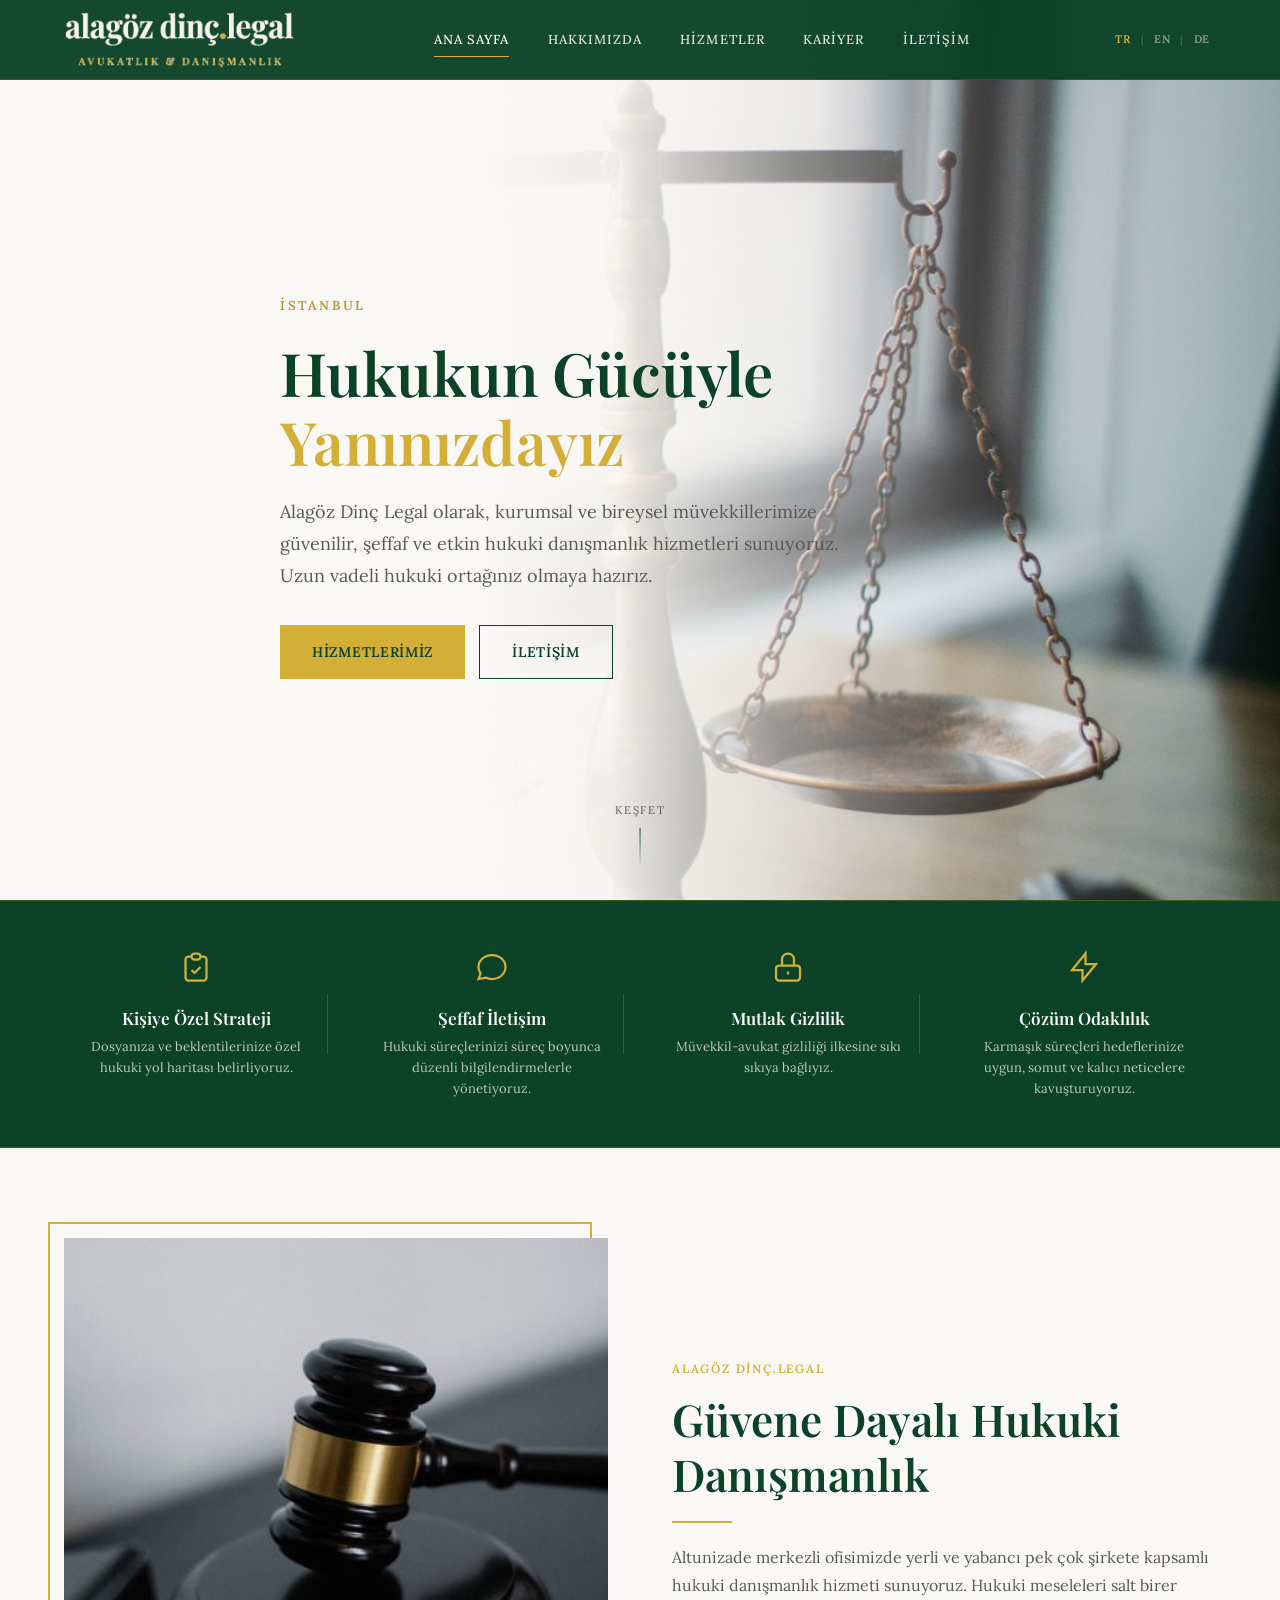
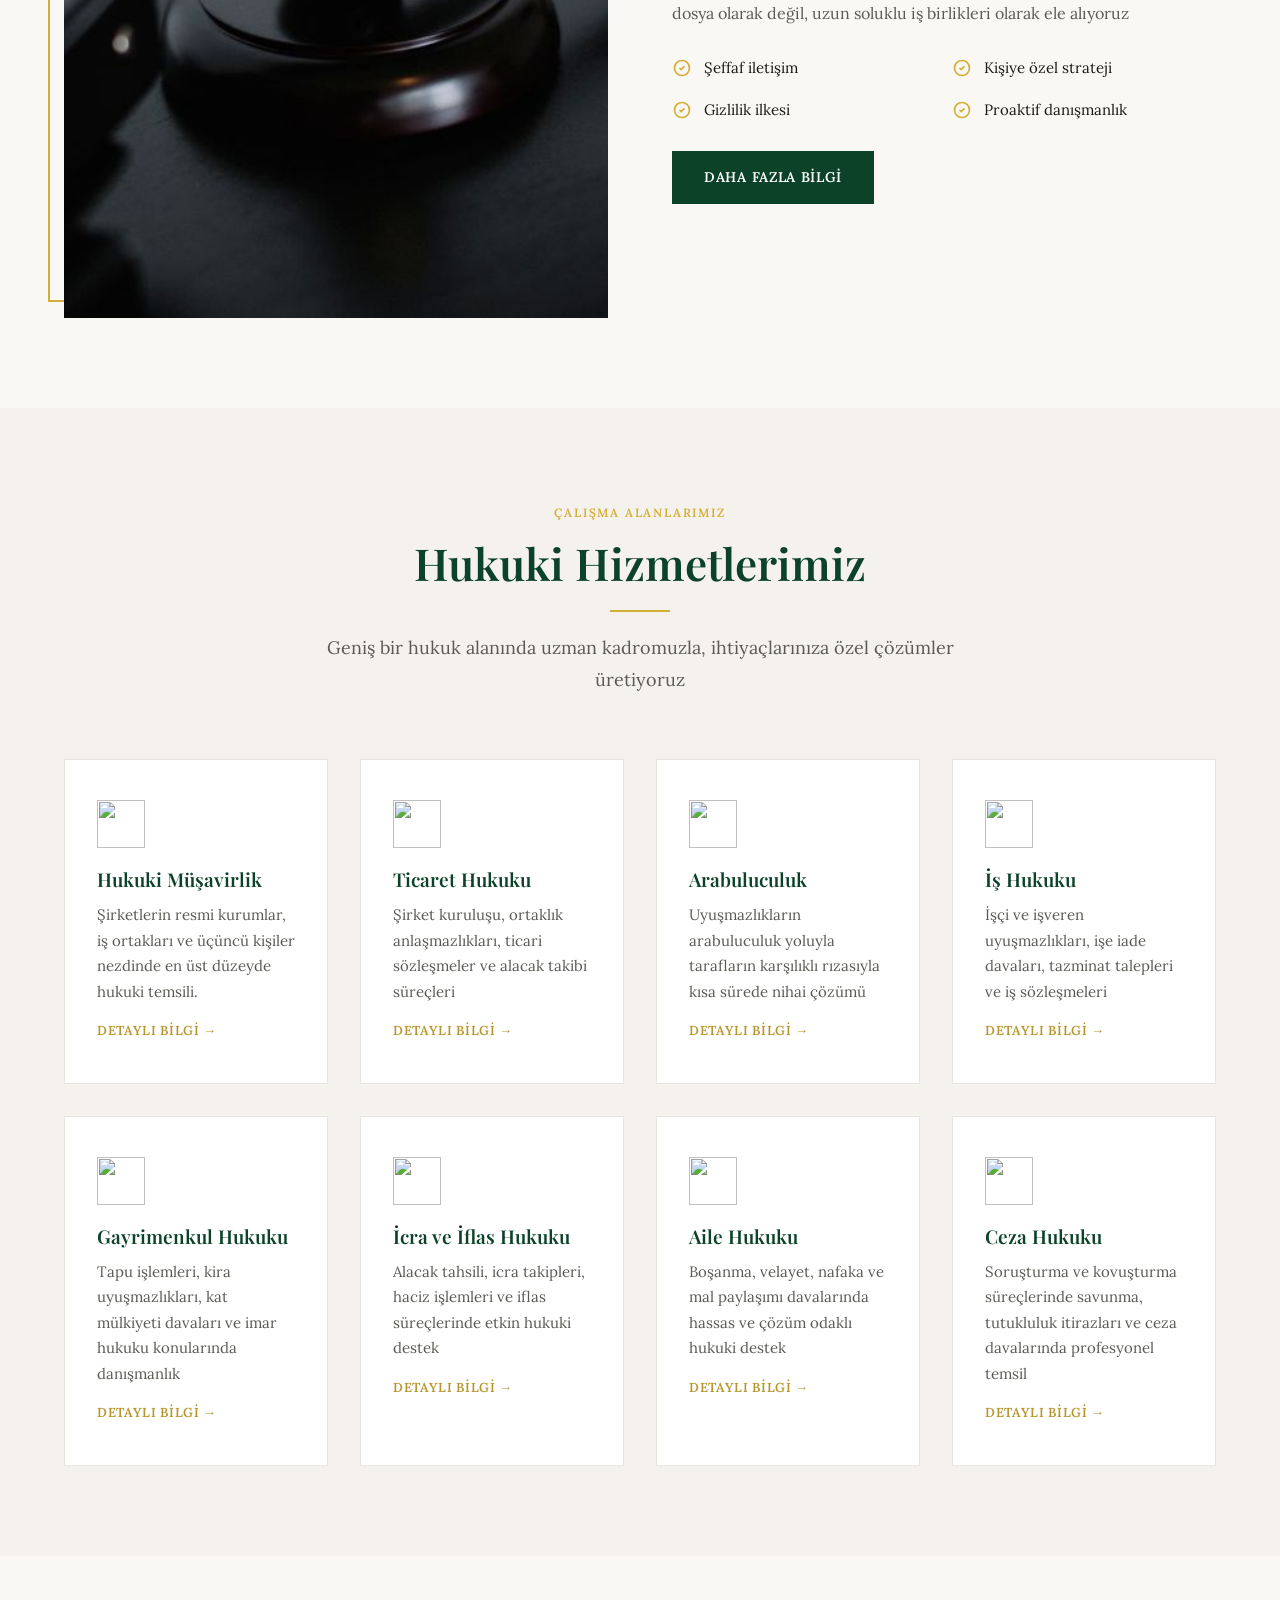
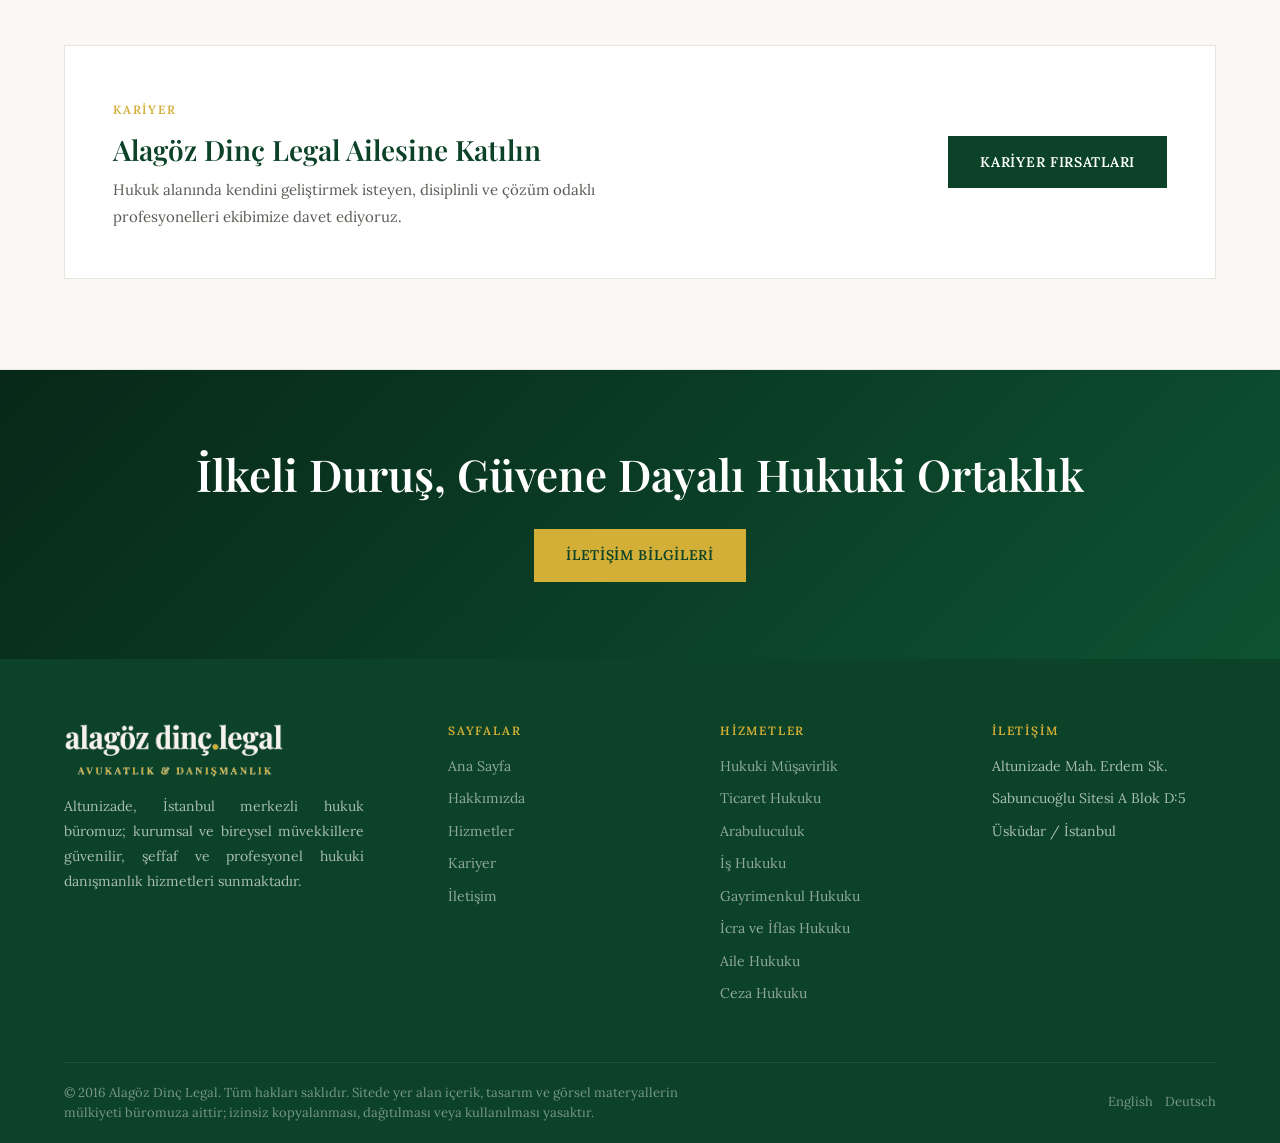
==== commit 019775a9: "Replace all `dinc.legal` references with `alagozdinc.legal` across metadata, content, and sitemap." ====
--- a/index.html
+++ b/index.html
@@ -3,32 +3,40 @@
 <head>
   <meta charset="UTF-8">
   <meta name="viewport" content="width=device-width, initial-scale=1.0">
-  <title>Dinç Legal | İstanbul</title>
-  <meta name="description" content="Dinç Legal — İstanbul'da güvenilir ve profesyonel hukuki danışmanlık hizmetleri. Ceza, aile, iş ve ticaret hukuku alanlarında uzman avukatlık.">
-  <meta name="keywords" content="Dinç Legal, avukat, İstanbul avukat, hukuk bürosu, avukatlık">
-  <meta name="author" content="Dinç Legal">
+  <title>Alagöz Dinç Legal | İstanbul — Hukuki Müşavirlik ve Danışmanlık</title>
+  <meta name="description" content="Alagöz Dinç Legal — İstanbul'da hukuki müşavirlik, ticaret hukuku, arabuluculuk ve iş hukuku alanlarında uzman avukatlık. Kurumsal ve bireysel müvekkillere güvenilir danışmanlık.">
+  <meta name="keywords" content="Alagöz Dinç Legal, İstanbul avukat, hukuki müşavirlik, ticaret hukuku, arabuluculuk, iş hukuku, gayrimenkul hukuku, icra iflas, aile hukuku, ceza hukuku, hukuk bürosu">
+  <meta name="author" content="Alagöz Dinç Legal">
   <meta name="robots" content="index, follow">
-  <link rel="canonical" href="https://www.dinclegal.com/">
-  <link rel="alternate" hreflang="tr" href="https://www.dinclegal.com/">
-  <link rel="alternate" hreflang="en" href="https://www.dinclegal.com/en/">
-  <link rel="alternate" hreflang="de" href="https://www.dinclegal.com/de/">
-  <link rel="alternate" hreflang="x-default" href="https://www.dinclegal.com/">
+  <link rel="canonical" href="https://alagozdinc.legal/">
+  <link rel="alternate" hreflang="tr" href="https://alagozdinc.legal/">
+  <link rel="alternate" hreflang="en" href="https://alagozdinc.legal/en/">
+  <link rel="alternate" hreflang="de" href="https://alagozdinc.legal/de/">
+  <link rel="alternate" hreflang="x-default" href="https://alagozdinc.legal/">
 
   <meta property="og:type" content="website">
-  <meta property="og:image" content="https://www.dinclegal.com/images/logo.png">
-  <meta property="og:image:width" content="1800">
-  <meta property="og:image:height" content="550">
-  <meta property="og:title" content="Dinç Legal">
-  <meta property="og:description" content="İstanbul'da kurumsal ve bireysel müvekkillere profesyonel hukuki danışmanlık hizmetleri.">
-  <meta property="og:url" content="https://www.dinclegal.com/">
+  <meta property="og:site_name" content="Alagöz Dinç Legal">
+  <meta property="og:image" content="https://alagozdinc.legal/images/logo.png">
+  <meta property="og:image:width" content="977">
+  <meta property="og:image:height" content="245">
+  <meta property="og:title" content="Alagöz Dinç Legal | İstanbul — Hukuki Müşavirlik ve Danışmanlık">
+  <meta property="og:description" content="İstanbul'da hukuki müşavirlik, ticaret hukuku, arabuluculuk ve iş hukuku alanlarında profesyonel hukuki danışmanlık.">
+  <meta property="og:url" content="https://alagozdinc.legal/">
   <meta property="og:locale" content="tr_TR">
   <meta property="og:locale:alternate" content="en_US">
   <meta property="og:locale:alternate" content="de_DE">
+  <meta name="twitter:card" content="summary_large_image">
+  <meta name="twitter:title" content="Alagöz Dinç Legal | İstanbul — Hukuki Müşavirlik ve Danışmanlık">
+  <meta name="twitter:description" content="İstanbul'da hukuki müşavirlik, ticaret hukuku, arabuluculuk ve iş hukuku alanlarında profesyonel hukuki danışmanlık.">
+  <meta name="twitter:image" content="https://alagozdinc.legal/images/logo.png">
 
   <link rel="preconnect" href="https://fonts.googleapis.com">
   <link rel="preconnect" href="https://fonts.gstatic.com" crossorigin>
   <link href="https://fonts.googleapis.com/css2?family=Lora:ital,wght@0,400;0,500;0,600;1,400&family=Playfair+Display:wght@600;700&display=swap" rel="stylesheet">
   <link rel="icon" href="favicon.svg" type="image/svg+xml">
+  <link rel="icon" href="favicon-32.png" type="image/png" sizes="32x32">
+  <link rel="icon" href="favicon-16.png" type="image/png" sizes="16x16">
+  <link rel="apple-touch-icon" href="apple-touch-icon.png">
   <link rel="preload" as="image" href="images/hero.jpg">
   <link rel="stylesheet" href="css/main.css">
 
@@ -36,8 +44,8 @@
   {
     "@context": "https://schema.org",
     "@type": "LegalService",
-    "name": "Dinç Legal",
-    "url": "https://www.dinclegal.com",
+    "name": "Alagöz Dinç Legal",
+    "url": "https://alagozdinc.legal",
     "description": "Altunizade, İstanbul merkezli kurumsal ve bireysel hukuki danışmanlık hizmetleri.",
     "address": {
       "@type": "PostalAddress",
@@ -47,7 +55,31 @@
       "addressCountry": "TR"
     },
     "areaServed": "İstanbul",
-    "priceRange": "$$"
+    "priceRange": "$$",
+    "knowsAbout": [
+      "Hukuki Müşavirlik",
+      "Ticaret Hukuku",
+      "Arabuluculuk",
+      "İş Hukuku",
+      "Gayrimenkul Hukuku",
+      "İcra ve İflas Hukuku",
+      "Aile Hukuku",
+      "Ceza Hukuku"
+    ],
+    "hasOfferCatalog": {
+      "@type": "OfferCatalog",
+      "name": "Hukuki Hizmetler",
+      "itemListElement": [
+        {"@type": "Offer", "itemOffered": {"@type": "Service", "name": "Hukuki Müşavirlik", "url": "https://alagozdinc.legal/hizmetler.html#musavirlik"}},
+        {"@type": "Offer", "itemOffered": {"@type": "Service", "name": "Ticaret Hukuku", "url": "https://alagozdinc.legal/hizmetler.html#ticaret"}},
+        {"@type": "Offer", "itemOffered": {"@type": "Service", "name": "Arabuluculuk", "url": "https://alagozdinc.legal/hizmetler.html#arabuluculuk"}},
+        {"@type": "Offer", "itemOffered": {"@type": "Service", "name": "İş Hukuku", "url": "https://alagozdinc.legal/hizmetler.html#is"}},
+        {"@type": "Offer", "itemOffered": {"@type": "Service", "name": "Gayrimenkul Hukuku", "url": "https://alagozdinc.legal/hizmetler.html#gayrimenkul"}},
+        {"@type": "Offer", "itemOffered": {"@type": "Service", "name": "İcra ve İflas Hukuku", "url": "https://alagozdinc.legal/hizmetler.html#icra"}},
+        {"@type": "Offer", "itemOffered": {"@type": "Service", "name": "Aile Hukuku", "url": "https://alagozdinc.legal/hizmetler.html#aile"}},
+        {"@type": "Offer", "itemOffered": {"@type": "Service", "name": "Ceza Hukuku", "url": "https://alagozdinc.legal/hizmetler.html#ceza"}}
+      ]
+    }
   }
   </script>
 </head>
@@ -55,8 +87,8 @@
 
   <header class="site-header" role="banner">
     <div class="container header-inner">
-      <a href="index.html" class="logo" aria-label="dinç.legal — Ana Sayfa">
-        <img src="images/logo-light-wordmark.svg" alt="dinç.legal" class="logo-img" width="149" height="40" decoding="async">
+      <a href="index.html" class="logo" aria-label="alagöz dinç.legal — Ana Sayfa">
+        <img src="images/logo-light.png" alt="alagöz dinç.legal — Avukatlık & Danışmanlık" class="logo-img" width="240" height="60" decoding="async">
       </a>
       <nav class="main-nav" role="navigation" aria-label="Ana menü">
         <a href="index.html" class="active">Ana Sayfa</a>
@@ -88,7 +120,7 @@
       <div class="container hero-content">
         <p class="hero-label">İstanbul</p>
         <h1 class="hero-title">Hukukun Gücüyle<br><em>Yanınızdayız</em></h1>
-        <p class="hero-desc">Dinç Legal olarak, kurumsal ve bireysel müvekkillerimize güvenilir, şeffaf ve etkin hukuki danışmanlık hizmetleri sunuyoruz. Uzun vadeli hukuki ortağınız olmaya hazırız.</p>
+        <p class="hero-desc">Alagöz Dinç Legal olarak, kurumsal ve bireysel müvekkillerimize güvenilir, şeffaf ve etkin hukuki danışmanlık hizmetleri sunuyoruz. Uzun vadeli hukuki ortağınız olmaya hazırız.</p>
         <div class="hero-actions">
           <a href="hizmetler.html" class="btn btn-primary">Hizmetlerimiz</a>
           <a href="iletisim.html" class="btn btn-outline-dark">İletişim</a>
@@ -131,10 +163,10 @@
       <div class="container">
         <div class="about-grid">
           <div class="about-image">
-            <img src="images/about.jpg" alt="Dinç Legal ofisi" width="600" height="750" loading="lazy">
+            <img src="images/about.jpg" alt="Alagöz Dinç Legal ofisi" width="600" height="750" loading="lazy">
           </div>
           <div class="about-content">
-            <span class="section-label">dinç.legal</span>
+            <span class="section-label">alagöz dinç.legal</span>
             <h2 class="section-title" id="about-heading">Güvene Dayalı Hukuki Danışmanlık</h2>
             <div class="gold-line"></div>
             <p class="about-text">Altunizade merkezli ofisimizde yerli ve yabancı pek çok şirkete kapsamlı hukuki danışmanlık hizmeti sunuyoruz. Hukuki meseleleri salt birer dosya olarak değil, uzun soluklu iş birlikleri olarak ele alıyoruz</p>
@@ -172,49 +204,49 @@
         </div>
         <div class="services-grid">
           <article class="service-card">
-            <div class="service-icon"><img src="images/dl-icon-bg.png" alt="" width="48" height="48" loading="lazy" decoding="async"></div>
+            <div class="service-icon"><img src="images/ad-icon.svg" alt="" width="48" height="48" loading="lazy" decoding="async"></div>
             <h3>Hukuki Müşavirlik</h3>
             <p>Şirketlerin resmi kurumlar, iş ortakları ve üçüncü kişiler nezdinde en üst düzeyde hukuki temsili.</p>
             <a href="hizmetler.html#musavirlik" class="read-more">Detaylı Bilgi →</a>
           </article>
           <article class="service-card">
-            <div class="service-icon"><img src="images/dl-icon-bg.png" alt="" width="48" height="48" loading="lazy" decoding="async"></div>
+            <div class="service-icon"><img src="images/ad-icon.svg" alt="" width="48" height="48" loading="lazy" decoding="async"></div>
             <h3>Ticaret Hukuku</h3>
             <p>Şirket kuruluşu, ortaklık anlaşmazlıkları, ticari sözleşmeler ve alacak takibi süreçleri</p>
             <a href="hizmetler.html#ticaret" class="read-more">Detaylı Bilgi →</a>
           </article>
           <article class="service-card">
-            <div class="service-icon"><img src="images/dl-icon-bg.png" alt="" width="48" height="48" loading="lazy" decoding="async"></div>
+            <div class="service-icon"><img src="images/ad-icon.svg" alt="" width="48" height="48" loading="lazy" decoding="async"></div>
             <h3>Arabuluculuk</h3>
             <p>Uyuşmazlıkların arabuluculuk yoluyla tarafların karşılıklı rızasıyla kısa sürede nihai çözümü</p>
             <a href="hizmetler.html#arabuluculuk" class="read-more">Detaylı Bilgi →</a>
           </article>
           <article class="service-card">
-            <div class="service-icon"><img src="images/dl-icon-bg.png" alt="" width="48" height="48" loading="lazy" decoding="async"></div>
+            <div class="service-icon"><img src="images/ad-icon.svg" alt="" width="48" height="48" loading="lazy" decoding="async"></div>
             <h3>İş Hukuku</h3>
             <p>İşçi ve işveren uyuşmazlıkları, işe iade davaları, tazminat talepleri ve iş sözleşmeleri</p>
             <a href="hizmetler.html#is" class="read-more">Detaylı Bilgi →</a>
           </article>
           <article class="service-card">
-            <div class="service-icon"><img src="images/dl-icon-bg.png" alt="" width="48" height="48" loading="lazy" decoding="async"></div>
+            <div class="service-icon"><img src="images/ad-icon.svg" alt="" width="48" height="48" loading="lazy" decoding="async"></div>
             <h3>Gayrimenkul Hukuku</h3>
             <p>Tapu işlemleri, kira uyuşmazlıkları, kat mülkiyeti davaları ve imar hukuku konularında danışmanlık</p>
             <a href="hizmetler.html#gayrimenkul" class="read-more">Detaylı Bilgi →</a>
           </article>
           <article class="service-card">
-            <div class="service-icon"><img src="images/dl-icon-bg.png" alt="" width="48" height="48" loading="lazy" decoding="async"></div>
+            <div class="service-icon"><img src="images/ad-icon.svg" alt="" width="48" height="48" loading="lazy" decoding="async"></div>
             <h3>İcra ve İflas Hukuku</h3>
             <p>Alacak tahsili, icra takipleri, haciz işlemleri ve iflas süreçlerinde etkin hukuki destek</p>
             <a href="hizmetler.html#icra" class="read-more">Detaylı Bilgi →</a>
           </article>
           <article class="service-card">
-            <div class="service-icon"><img src="images/dl-icon-bg.png" alt="" width="48" height="48" loading="lazy" decoding="async"></div>
+            <div class="service-icon"><img src="images/ad-icon.svg" alt="" width="48" height="48" loading="lazy" decoding="async"></div>
             <h3>Aile Hukuku</h3>
             <p>Boşanma, velayet, nafaka ve mal paylaşımı davalarında hassas ve çözüm odaklı hukuki destek</p>
             <a href="hizmetler.html#aile" class="read-more">Detaylı Bilgi →</a>
           </article>
           <article class="service-card">
-            <div class="service-icon"><img src="images/dl-icon-bg.png" alt="" width="48" height="48" loading="lazy" decoding="async"></div>
+            <div class="service-icon"><img src="images/ad-icon.svg" alt="" width="48" height="48" loading="lazy" decoding="async"></div>
             <h3>Ceza Hukuku</h3>
             <p>Soruşturma ve kovuşturma süreçlerinde savunma, tutukluluk itirazları ve ceza davalarında profesyonel temsil</p>
             <a href="hizmetler.html#ceza" class="read-more">Detaylı Bilgi →</a>
@@ -228,7 +260,7 @@
         <div class="home-career-teaser">
           <div>
             <span class="section-label">Kariyer</span>
-            <h2 class="section-title" id="career-teaser-heading">Dinç Legal Ailesine Katılın</h2>
+            <h2 class="section-title" id="career-teaser-heading">Alagöz Dinç Legal Ailesine Katılın</h2>
             <p>Hukuk alanında kendini geliştirmek isteyen, disiplinli ve çözüm odaklı profesyonelleri ekibimize davet ediyoruz.</p>
           </div>
           <a href="kariyer.html" class="btn btn-dark">Kariyer Fırsatları</a>
@@ -249,7 +281,7 @@
     <div class="container">
       <div class="footer-grid">
         <div class="footer-brand">
-          <img src="images/logo-light.svg" alt="dinç.legal — Avukatlık & Danışmanlık" class="footer-logo-img" width="240" height="90" loading="lazy" decoding="async">
+          <img src="images/logo-light.png" alt="alagöz dinç.legal — Avukatlık & Danışmanlık" class="footer-logo-img" width="240" height="60" loading="lazy" decoding="async">
           <p>Altunizade, İstanbul merkezli hukuk büromuz; kurumsal ve bireysel müvekkillere güvenilir, şeffaf ve profesyonel hukuki danışmanlık hizmetleri sunmaktadır.</p>
         </div>
         <div class="footer-col">
@@ -285,7 +317,7 @@
         </div>
       </div>
       <div class="footer-bottom">
-        <span>&copy; 2016 Dinç Legal. Tüm hakları saklıdır. Sitede yer alan içerik, tasarım ve görsel materyallerin mülkiyeti büromuza aittir; izinsiz kopyalanması, dağıtılması veya kullanılması yasaktır.</span>
+        <span>&copy; 2016 Alagöz Dinç Legal. Tüm hakları saklıdır. Sitede yer alan içerik, tasarım ve görsel materyallerin mülkiyeti büromuza aittir; izinsiz kopyalanması, dağıtılması veya kullanılması yasaktır.</span>
         <div class="footer-langs">
           <a href="en/index.html" lang="en">English</a>
           <a href="de/index.html" lang="de">Deutsch</a>
--- a/css/main.css
+++ b/css/main.css
@@ -1,5 +1,5 @@
 /* ========================================
-   Dinç Legal — Design System
+   Alagöz Dinç Legal — Design System
    Kurumsal Kimlik: #0B4228 · #D4AF37 · #FAF8F5
    ======================================== */
 
@@ -223,7 +223,7 @@
 
 .logo-img {
   display: block;
-  height: clamp(34px, 4.4vw, 44px);
+  height: clamp(48px, 5vw, 58px);
   width: auto;
 }
 
@@ -1042,6 +1042,12 @@
   align-items: start;
 }
 
+.about-team-stack {
+  display: flex;
+  flex-direction: column;
+  gap: clamp(1rem, 2.5vw, 1.5rem);
+}
+
 .about-founder-card {
   padding: clamp(1.75rem, 3vw, 2.5rem);
   background: var(--primary-color);
@@ -1282,7 +1288,7 @@
 .footer-logo-img {
   display: block;
   width: auto;
-  max-width: 168px;
+  max-width: 220px;
   height: auto;
   margin: 0 0 1rem;
 }
@@ -1381,7 +1387,7 @@
   }
 
   .logo-img {
-    max-height: 36px;
+    max-height: 48px;
   }
 
   /* backdrop-filter breaks position:fixed for mobile nav children */
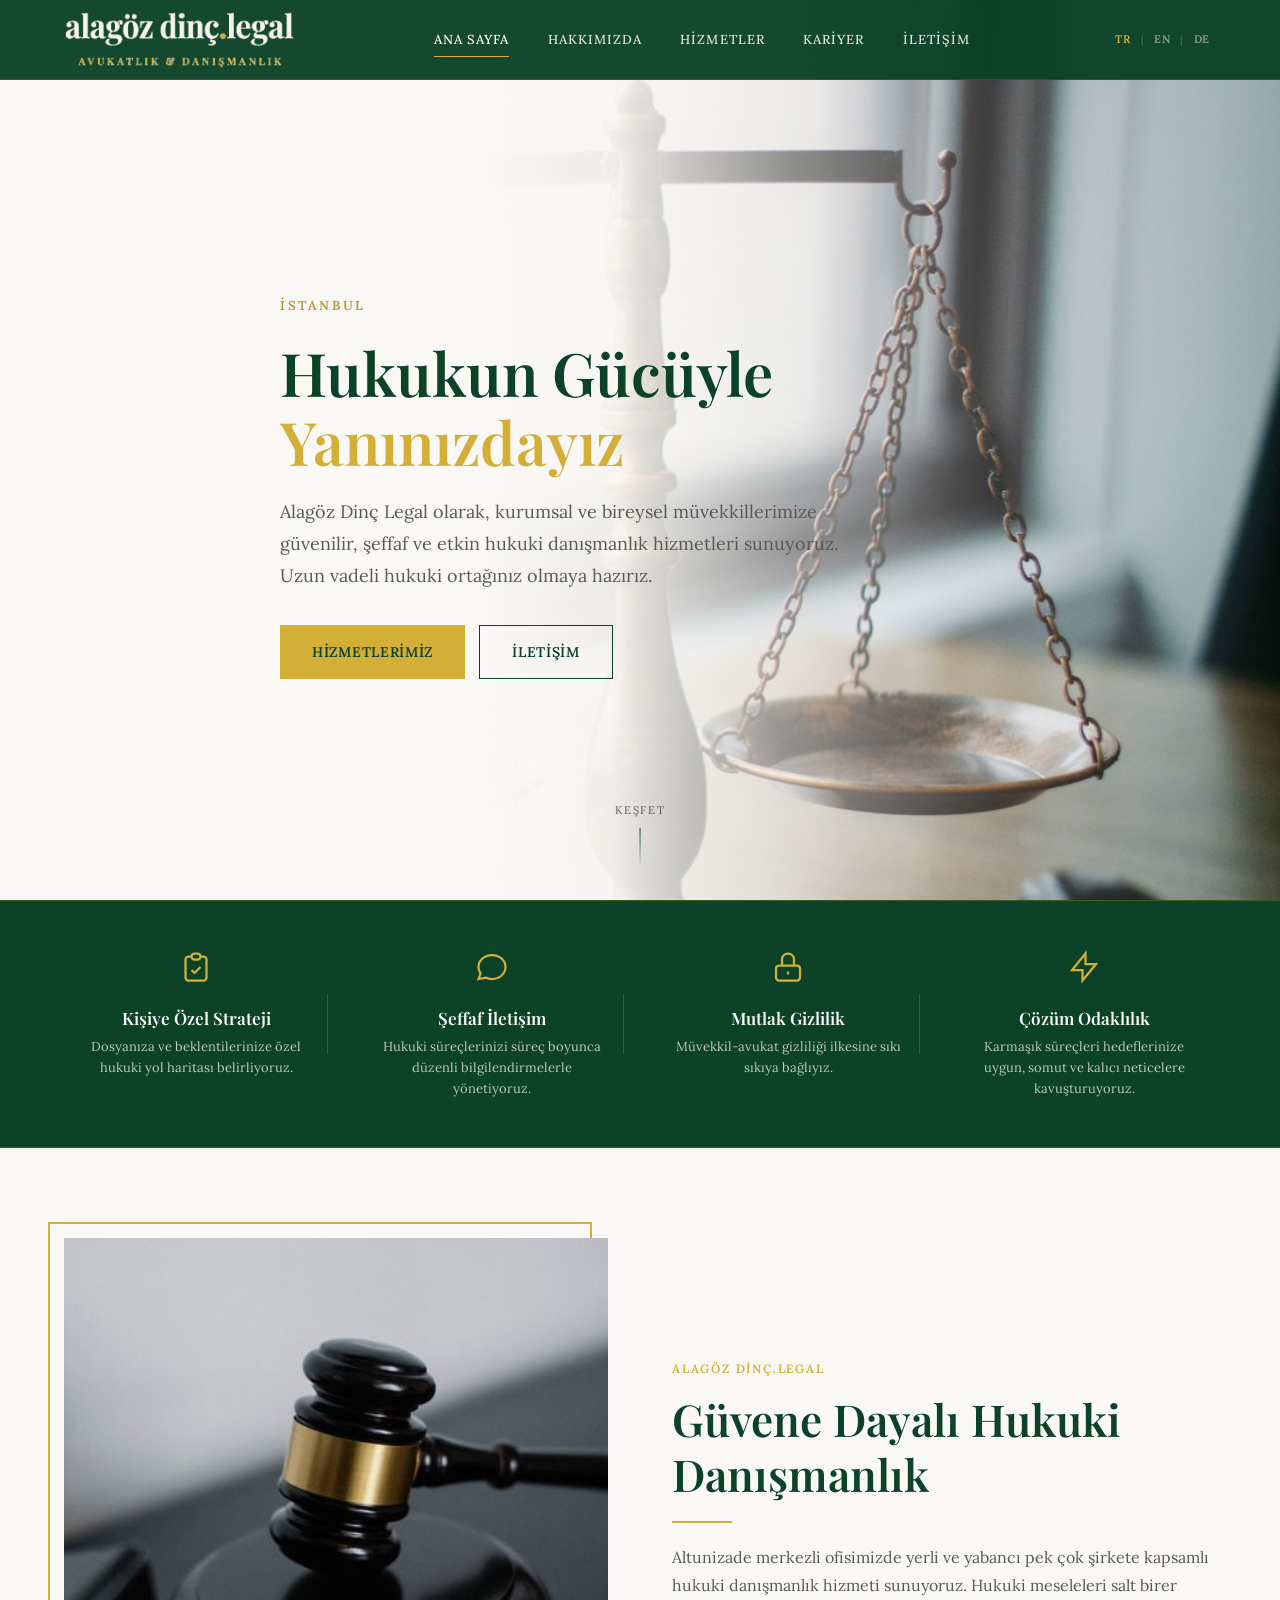
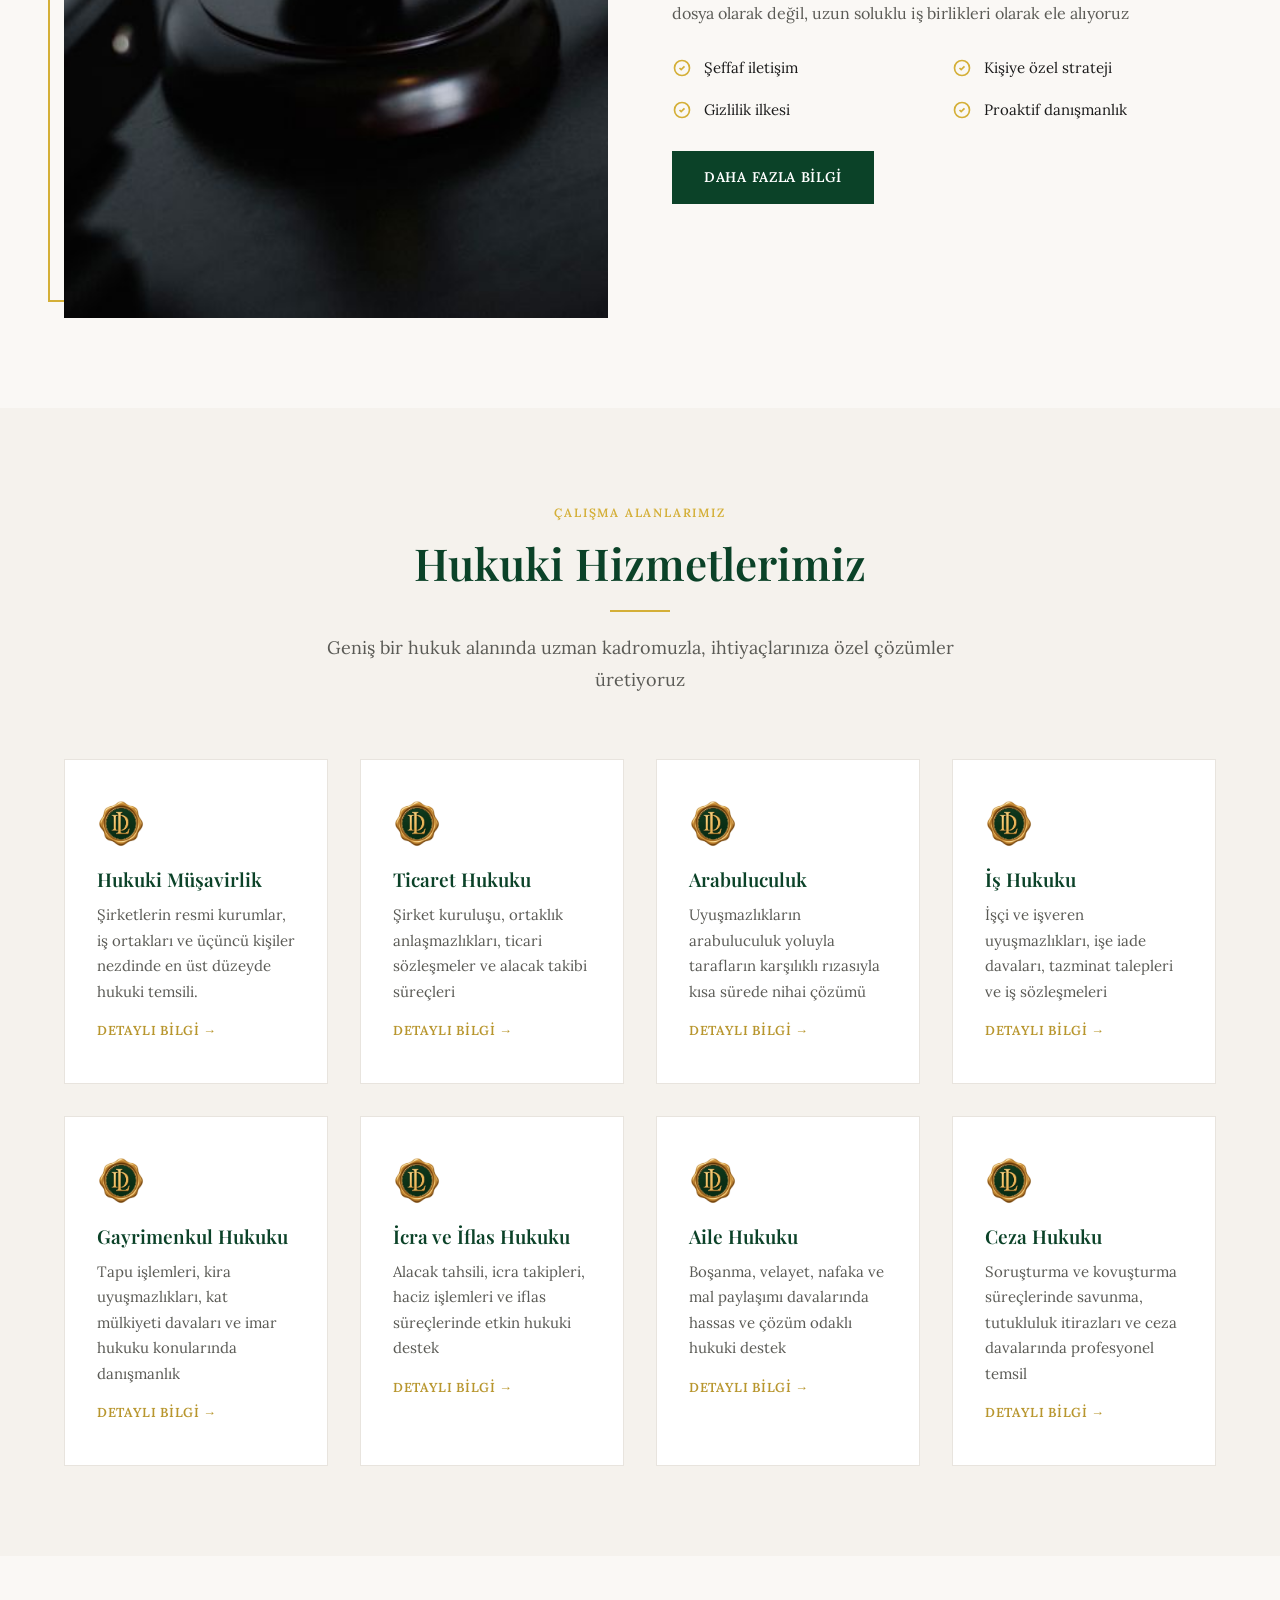
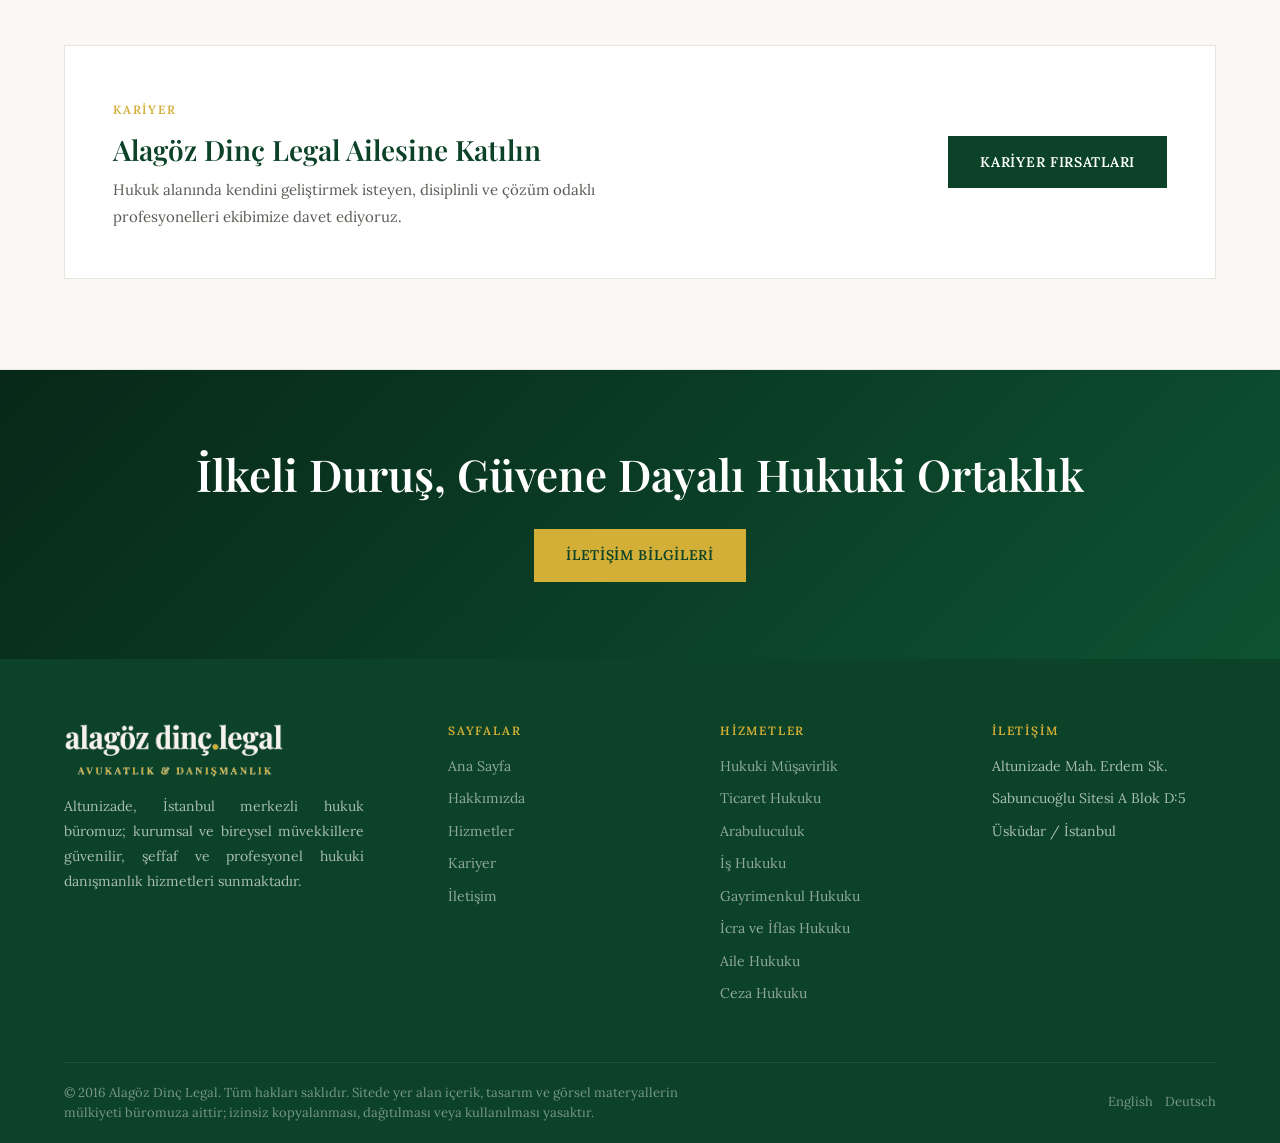
==== commit d8db5719: "Update service icons across all language versions of the homepage" ====
--- a/index.html
+++ b/index.html
@@ -204,49 +204,49 @@
         </div>
         <div class="services-grid">
           <article class="service-card">
-            <div class="service-icon"><img src="images/ad-icon.svg" alt="" width="48" height="48" loading="lazy" decoding="async"></div>
+            <div class="service-icon"><img src="images/dl-icon-bg.png" alt="" width="48" height="48" loading="lazy" decoding="async"></div>
             <h3>Hukuki Müşavirlik</h3>
             <p>Şirketlerin resmi kurumlar, iş ortakları ve üçüncü kişiler nezdinde en üst düzeyde hukuki temsili.</p>
             <a href="hizmetler.html#musavirlik" class="read-more">Detaylı Bilgi →</a>
           </article>
           <article class="service-card">
-            <div class="service-icon"><img src="images/ad-icon.svg" alt="" width="48" height="48" loading="lazy" decoding="async"></div>
+            <div class="service-icon"><img src="images/dl-icon-bg.png" alt="" width="48" height="48" loading="lazy" decoding="async"></div>
             <h3>Ticaret Hukuku</h3>
             <p>Şirket kuruluşu, ortaklık anlaşmazlıkları, ticari sözleşmeler ve alacak takibi süreçleri</p>
             <a href="hizmetler.html#ticaret" class="read-more">Detaylı Bilgi →</a>
           </article>
           <article class="service-card">
-            <div class="service-icon"><img src="images/ad-icon.svg" alt="" width="48" height="48" loading="lazy" decoding="async"></div>
+            <div class="service-icon"><img src="images/dl-icon-bg.png" alt="" width="48" height="48" loading="lazy" decoding="async"></div>
             <h3>Arabuluculuk</h3>
             <p>Uyuşmazlıkların arabuluculuk yoluyla tarafların karşılıklı rızasıyla kısa sürede nihai çözümü</p>
             <a href="hizmetler.html#arabuluculuk" class="read-more">Detaylı Bilgi →</a>
           </article>
           <article class="service-card">
-            <div class="service-icon"><img src="images/ad-icon.svg" alt="" width="48" height="48" loading="lazy" decoding="async"></div>
+            <div class="service-icon"><img src="images/dl-icon-bg.png" alt="" width="48" height="48" loading="lazy" decoding="async"></div>
             <h3>İş Hukuku</h3>
             <p>İşçi ve işveren uyuşmazlıkları, işe iade davaları, tazminat talepleri ve iş sözleşmeleri</p>
             <a href="hizmetler.html#is" class="read-more">Detaylı Bilgi →</a>
           </article>
           <article class="service-card">
-            <div class="service-icon"><img src="images/ad-icon.svg" alt="" width="48" height="48" loading="lazy" decoding="async"></div>
+            <div class="service-icon"><img src="images/dl-icon-bg.png" alt="" width="48" height="48" loading="lazy" decoding="async"></div>
             <h3>Gayrimenkul Hukuku</h3>
             <p>Tapu işlemleri, kira uyuşmazlıkları, kat mülkiyeti davaları ve imar hukuku konularında danışmanlık</p>
             <a href="hizmetler.html#gayrimenkul" class="read-more">Detaylı Bilgi →</a>
           </article>
           <article class="service-card">
-            <div class="service-icon"><img src="images/ad-icon.svg" alt="" width="48" height="48" loading="lazy" decoding="async"></div>
+            <div class="service-icon"><img src="images/dl-icon-bg.png" alt="" width="48" height="48" loading="lazy" decoding="async"></div>
             <h3>İcra ve İflas Hukuku</h3>
             <p>Alacak tahsili, icra takipleri, haciz işlemleri ve iflas süreçlerinde etkin hukuki destek</p>
             <a href="hizmetler.html#icra" class="read-more">Detaylı Bilgi →</a>
           </article>
           <article class="service-card">
-            <div class="service-icon"><img src="images/ad-icon.svg" alt="" width="48" height="48" loading="lazy" decoding="async"></div>
+            <div class="service-icon"><img src="images/dl-icon-bg.png" alt="" width="48" height="48" loading="lazy" decoding="async"></div>
             <h3>Aile Hukuku</h3>
             <p>Boşanma, velayet, nafaka ve mal paylaşımı davalarında hassas ve çözüm odaklı hukuki destek</p>
             <a href="hizmetler.html#aile" class="read-more">Detaylı Bilgi →</a>
           </article>
           <article class="service-card">
-            <div class="service-icon"><img src="images/ad-icon.svg" alt="" width="48" height="48" loading="lazy" decoding="async"></div>
+            <div class="service-icon"><img src="images/dl-icon-bg.png" alt="" width="48" height="48" loading="lazy" decoding="async"></div>
             <h3>Ceza Hukuku</h3>
             <p>Soruşturma ve kovuşturma süreçlerinde savunma, tutukluluk itirazları ve ceza davalarında profesyonel temsil</p>
             <a href="hizmetler.html#ceza" class="read-more">Detaylı Bilgi →</a>
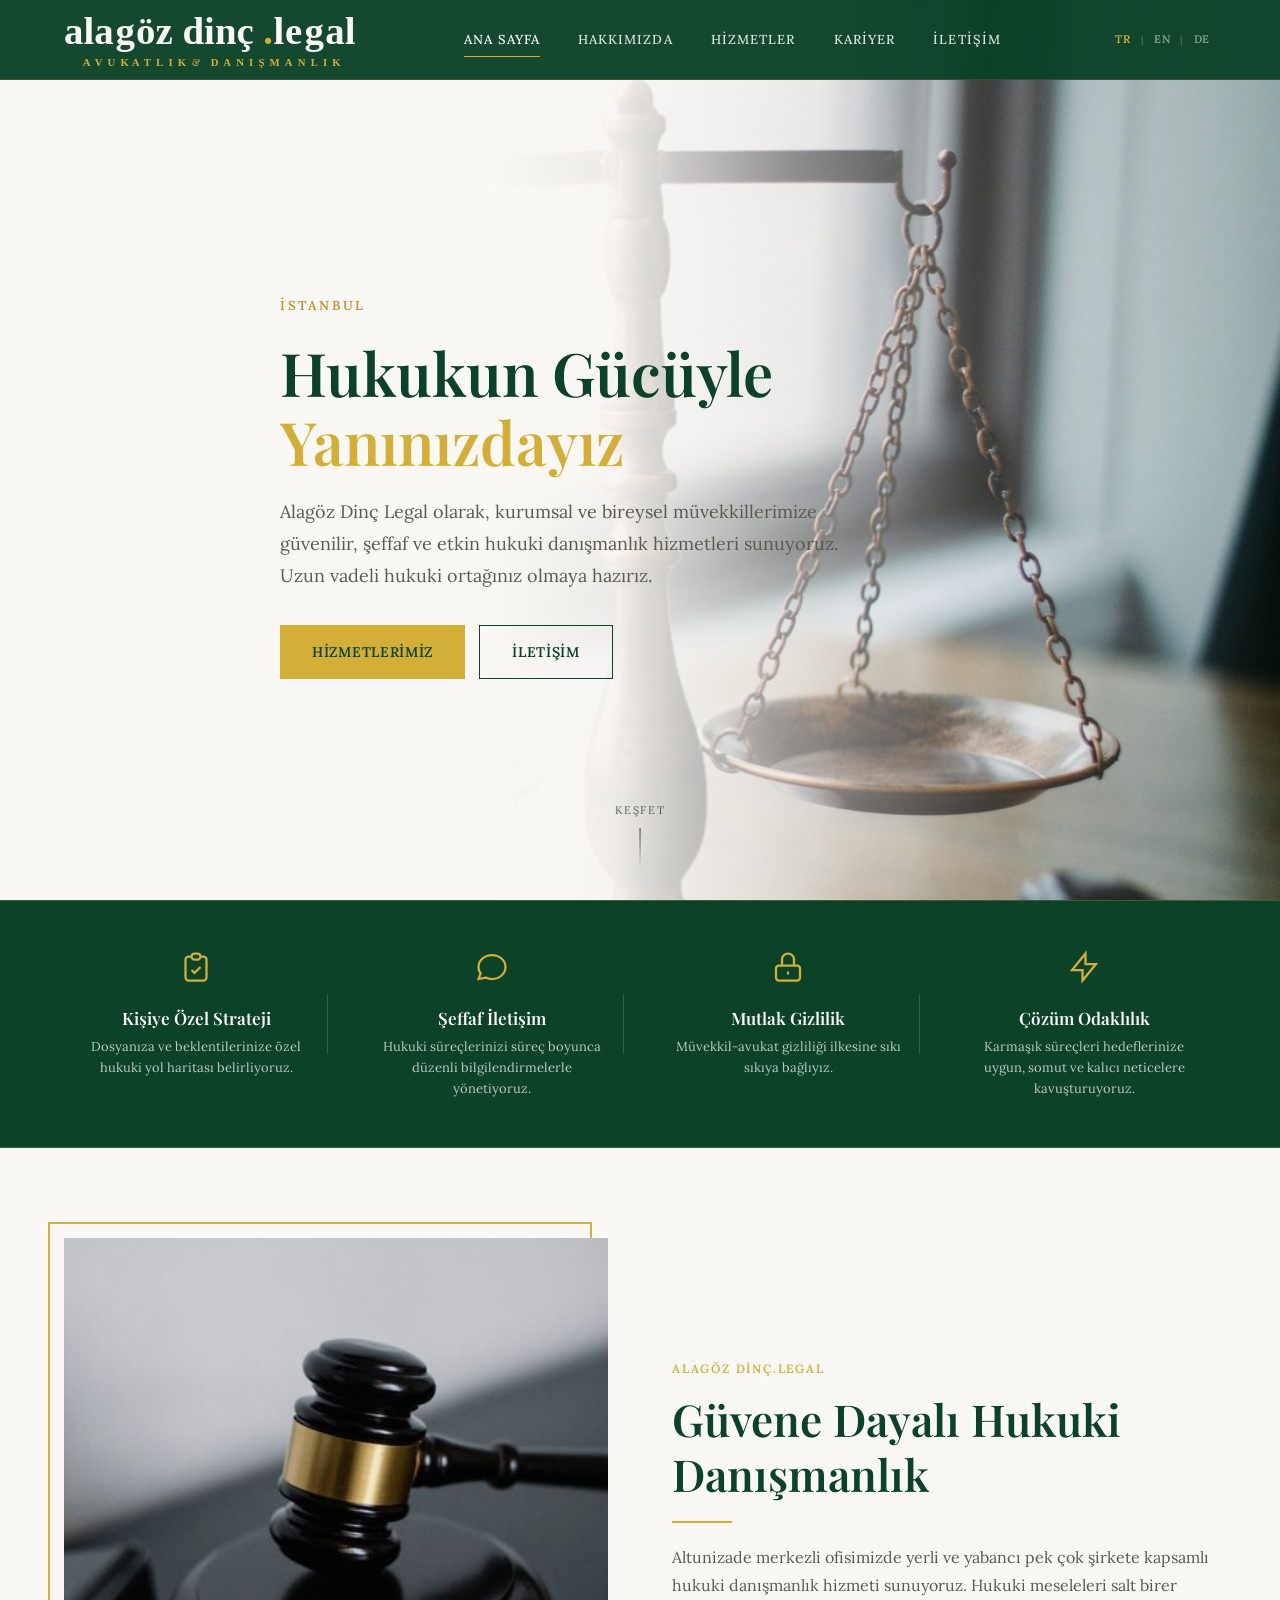
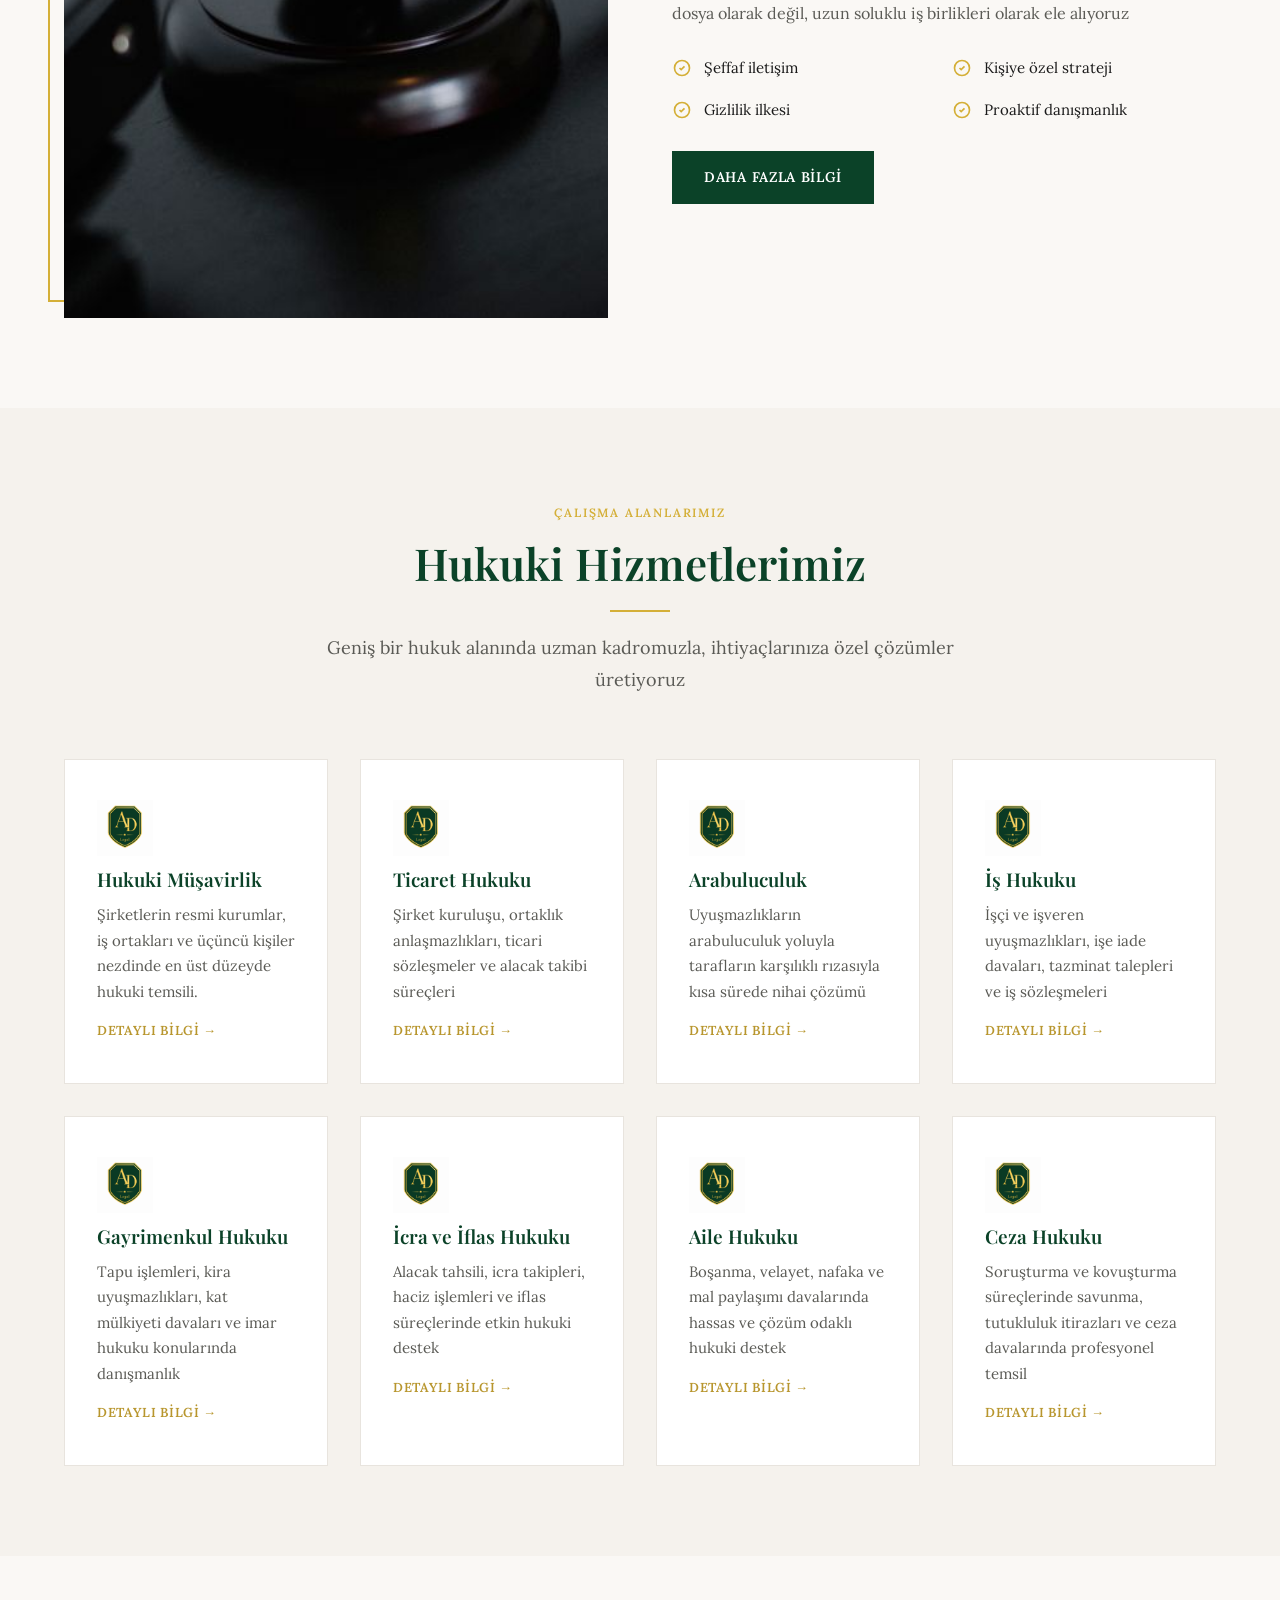
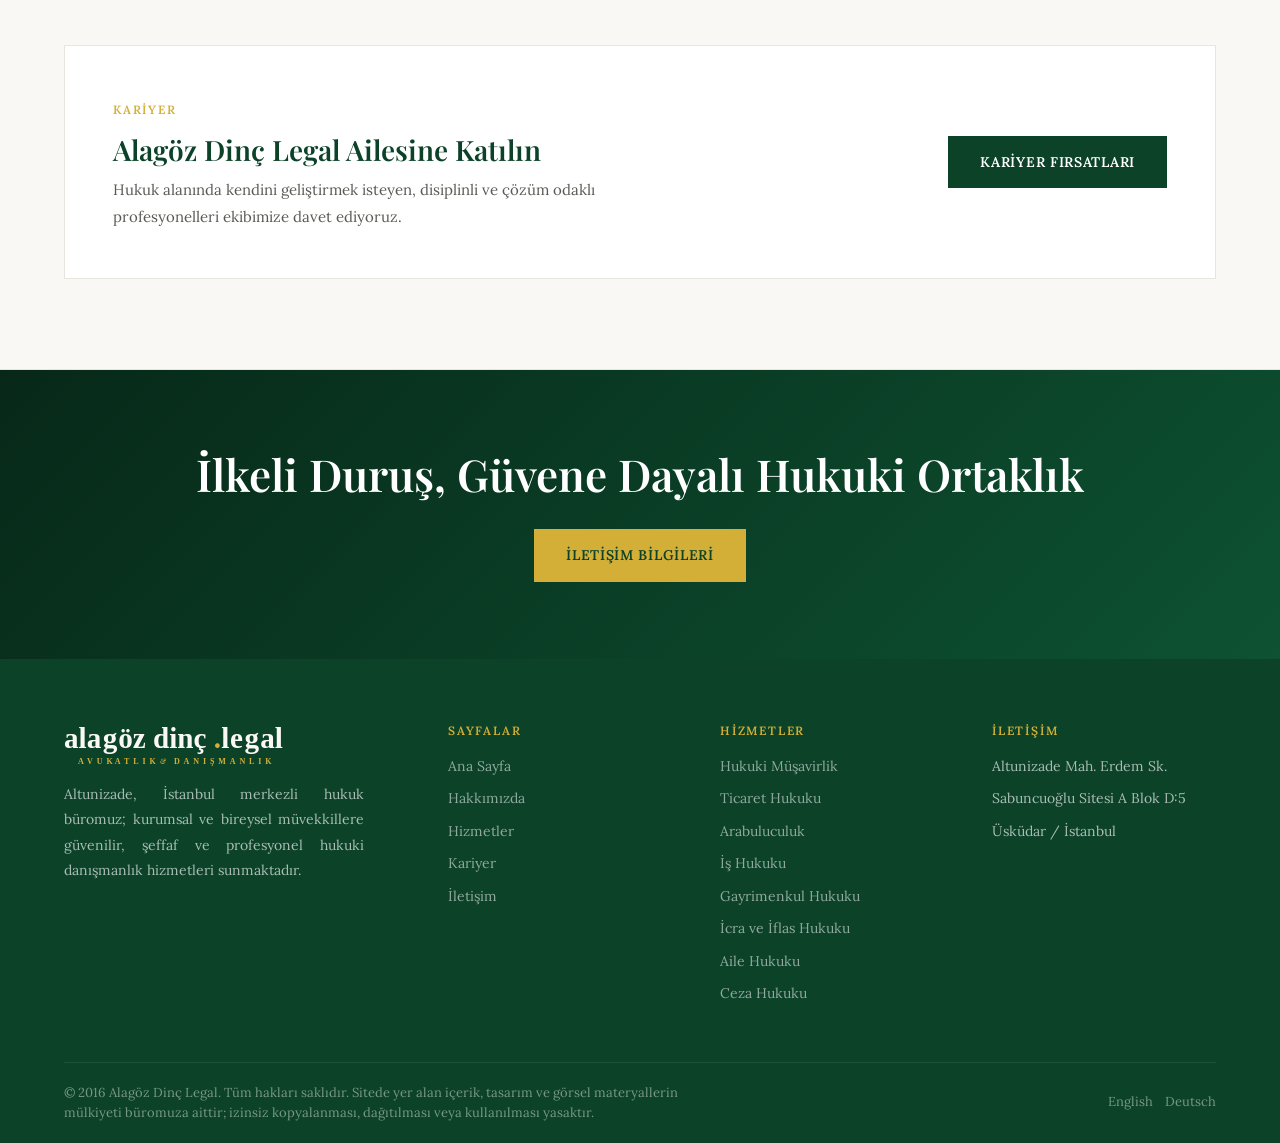
==== commit 4b8c1d58: "Update logos and service icons across all pages for a refreshed and consistent brand identity" ====
--- a/index.html
+++ b/index.html
@@ -88,7 +88,7 @@
   <header class="site-header" role="banner">
     <div class="container header-inner">
       <a href="index.html" class="logo" aria-label="alagöz dinç.legal — Ana Sayfa">
-        <img src="images/logo-light.png" alt="alagöz dinç.legal — Avukatlık & Danışmanlık" class="logo-img" width="240" height="60" decoding="async">
+        <img src="images/ad_logo_2-light.svg" alt="alagöz dinç.legal — Avukatlık & Danışmanlık" class="logo-img" width="240" height="60" decoding="async">
       </a>
       <nav class="main-nav" role="navigation" aria-label="Ana menü">
         <a href="index.html" class="active">Ana Sayfa</a>
@@ -204,49 +204,49 @@
         </div>
         <div class="services-grid">
           <article class="service-card">
-            <div class="service-icon"><img src="images/dl-icon-bg.png" alt="" width="48" height="48" loading="lazy" decoding="async"></div>
+            <div class="service-icon"><img src="images/ad_logo_2.png" alt="" width="48" height="48" loading="lazy" decoding="async"></div>
             <h3>Hukuki Müşavirlik</h3>
             <p>Şirketlerin resmi kurumlar, iş ortakları ve üçüncü kişiler nezdinde en üst düzeyde hukuki temsili.</p>
             <a href="hizmetler.html#musavirlik" class="read-more">Detaylı Bilgi →</a>
           </article>
           <article class="service-card">
-            <div class="service-icon"><img src="images/dl-icon-bg.png" alt="" width="48" height="48" loading="lazy" decoding="async"></div>
+            <div class="service-icon"><img src="images/ad_logo_2.png" alt="" width="48" height="48" loading="lazy" decoding="async"></div>
             <h3>Ticaret Hukuku</h3>
             <p>Şirket kuruluşu, ortaklık anlaşmazlıkları, ticari sözleşmeler ve alacak takibi süreçleri</p>
             <a href="hizmetler.html#ticaret" class="read-more">Detaylı Bilgi →</a>
           </article>
           <article class="service-card">
-            <div class="service-icon"><img src="images/dl-icon-bg.png" alt="" width="48" height="48" loading="lazy" decoding="async"></div>
+            <div class="service-icon"><img src="images/ad_logo_2.png" alt="" width="48" height="48" loading="lazy" decoding="async"></div>
             <h3>Arabuluculuk</h3>
             <p>Uyuşmazlıkların arabuluculuk yoluyla tarafların karşılıklı rızasıyla kısa sürede nihai çözümü</p>
             <a href="hizmetler.html#arabuluculuk" class="read-more">Detaylı Bilgi →</a>
           </article>
           <article class="service-card">
-            <div class="service-icon"><img src="images/dl-icon-bg.png" alt="" width="48" height="48" loading="lazy" decoding="async"></div>
+            <div class="service-icon"><img src="images/ad_logo_2.png" alt="" width="48" height="48" loading="lazy" decoding="async"></div>
             <h3>İş Hukuku</h3>
             <p>İşçi ve işveren uyuşmazlıkları, işe iade davaları, tazminat talepleri ve iş sözleşmeleri</p>
             <a href="hizmetler.html#is" class="read-more">Detaylı Bilgi →</a>
           </article>
           <article class="service-card">
-            <div class="service-icon"><img src="images/dl-icon-bg.png" alt="" width="48" height="48" loading="lazy" decoding="async"></div>
+            <div class="service-icon"><img src="images/ad_logo_2.png" alt="" width="48" height="48" loading="lazy" decoding="async"></div>
             <h3>Gayrimenkul Hukuku</h3>
             <p>Tapu işlemleri, kira uyuşmazlıkları, kat mülkiyeti davaları ve imar hukuku konularında danışmanlık</p>
             <a href="hizmetler.html#gayrimenkul" class="read-more">Detaylı Bilgi →</a>
           </article>
           <article class="service-card">
-            <div class="service-icon"><img src="images/dl-icon-bg.png" alt="" width="48" height="48" loading="lazy" decoding="async"></div>
+            <div class="service-icon"><img src="images/ad_logo_2.png" alt="" width="48" height="48" loading="lazy" decoding="async"></div>
             <h3>İcra ve İflas Hukuku</h3>
             <p>Alacak tahsili, icra takipleri, haciz işlemleri ve iflas süreçlerinde etkin hukuki destek</p>
             <a href="hizmetler.html#icra" class="read-more">Detaylı Bilgi →</a>
           </article>
           <article class="service-card">
-            <div class="service-icon"><img src="images/dl-icon-bg.png" alt="" width="48" height="48" loading="lazy" decoding="async"></div>
+            <div class="service-icon"><img src="images/ad_logo_2.png" alt="" width="48" height="48" loading="lazy" decoding="async"></div>
             <h3>Aile Hukuku</h3>
             <p>Boşanma, velayet, nafaka ve mal paylaşımı davalarında hassas ve çözüm odaklı hukuki destek</p>
             <a href="hizmetler.html#aile" class="read-more">Detaylı Bilgi →</a>
           </article>
           <article class="service-card">
-            <div class="service-icon"><img src="images/dl-icon-bg.png" alt="" width="48" height="48" loading="lazy" decoding="async"></div>
+            <div class="service-icon"><img src="images/ad_logo_2.png" alt="" width="48" height="48" loading="lazy" decoding="async"></div>
             <h3>Ceza Hukuku</h3>
             <p>Soruşturma ve kovuşturma süreçlerinde savunma, tutukluluk itirazları ve ceza davalarında profesyonel temsil</p>
             <a href="hizmetler.html#ceza" class="read-more">Detaylı Bilgi →</a>
@@ -281,7 +281,7 @@
     <div class="container">
       <div class="footer-grid">
         <div class="footer-brand">
-          <img src="images/logo-light.png" alt="alagöz dinç.legal — Avukatlık & Danışmanlık" class="footer-logo-img" width="240" height="60" loading="lazy" decoding="async">
+          <img src="images/ad_logo_2-light.svg" alt="alagöz dinç.legal — Avukatlık & Danışmanlık" class="footer-logo-img" width="240" height="60" loading="lazy" decoding="async">
           <p>Altunizade, İstanbul merkezli hukuk büromuz; kurumsal ve bireysel müvekkillere güvenilir, şeffaf ve profesyonel hukuki danışmanlık hizmetleri sunmaktadır.</p>
         </div>
         <div class="footer-col">
--- a/css/main.css
+++ b/css/main.css
@@ -638,11 +638,16 @@
   border: 1px solid var(--border-light);
   padding: clamp(1.5rem, 3vw, 2rem);
   border-top: 3px solid var(--accent-color);
+  display: flex;
+  align-items: center;
+  justify-content: center;
+  text-align: center;
+  min-height: 100px;
 }
 
 .career-card h3 {
   font-size: 1.125rem;
-  margin-bottom: 0.75rem;
+  margin-bottom: 0;
 }
 
 .career-card p {
@@ -680,6 +685,11 @@
 
 .career-apply a.email-link:hover {
   color: var(--accent-dark);
+}
+
+.career-email-addresses {
+  align-items: center;
+  gap: 0.375rem;
 }
 
 @media (max-width: 768px) {
@@ -879,19 +889,21 @@
 }
 
 .service-icon {
-  width: 48px;
-  height: 48px;
+  width: 56px;
+  height: 56px;
   display: flex;
-  align-items: center;
-  justify-content: center;
-  margin-bottom: 1.25rem;
+  align-items: flex-start;
+  justify-content: flex-start;
+  margin-bottom: 0.75rem;
   flex-shrink: 0;
+  overflow: hidden;
 }
 
 .service-icon img {
-  width: 100%;
-  height: 100%;
+  width: 115%;
+  height: 115%;
   object-fit: contain;
+  object-position: left top;
 }
 
 .service-card h3 {
@@ -1004,11 +1016,43 @@
 }
 
 /* ---- About Page ---- */
-.about-page-grid {
+.about-page-grid,
+.about-depth-grid {
   display: grid;
   grid-template-columns: minmax(0, 1fr) minmax(0, 1.3fr);
   gap: clamp(2rem, 5vw, 4rem);
   align-items: start;
+}
+
+.section:has(+ .section.about-depth) {
+  padding-bottom: clamp(1.25rem, 2.5vw, 2rem);
+}
+
+.section.about-depth {
+  padding-top: clamp(1.25rem, 2.5vw, 2rem);
+}
+
+.about-team-stack {
+  display: flex;
+  flex-direction: column;
+  gap: clamp(1rem, 2.5vw, 1.5rem);
+  width: 100%;
+  align-self: stretch;
+}
+
+.about-prose > .section-label,
+.about-depth-prose > .section-label {
+  font-size: clamp(1rem, 2.5vw, 1.25rem);
+  letter-spacing: 0.12em;
+  margin-bottom: 0.25rem;
+}
+
+.about-founder-card {
+  padding: clamp(1.75rem, 3vw, 2.5rem);
+  background: var(--primary-color);
+  color: var(--color-white);
+  text-align: center;
+  width: 100%;
 }
 
 .values-grid {
@@ -1035,40 +1079,21 @@
   color: var(--color-text-light);
 }
 
-.about-depth-grid {
-  display: grid;
-  grid-template-columns: minmax(0, 0.85fr) minmax(0, 1.35fr);
-  gap: clamp(2rem, 5vw, 4rem);
-  align-items: start;
-}
-
-.about-team-stack {
-  display: flex;
-  flex-direction: column;
-  gap: clamp(1rem, 2.5vw, 1.5rem);
-}
-
-.about-founder-card {
-  padding: clamp(1.75rem, 3vw, 2.5rem);
-  background: var(--primary-color);
-  color: var(--color-white);
-}
-
 .about-founder-card .section-label {
   color: var(--accent-color);
 }
 
 .about-founder-name {
   font-family: var(--font-serif);
-  font-size: clamp(1.375rem, 3vw, 1.875rem);
+  font-size: clamp(1.125rem, 2.25vw, 1.5rem);
   font-weight: 600;
   color: var(--color-white);
-  margin-top: 0.5rem;
+  margin-top: 0;
   line-height: 1.25;
 }
 
 .about-founder-card .gold-line {
-  margin: 1.25rem 0;
+  margin: 1.25rem auto;
 }
 
 .about-founder-card p {
@@ -1150,8 +1175,8 @@
 
 .service-detail-icon {
   flex-shrink: 0;
-  width: 52px;
-  height: 52px;
+  width: 60px;
+  height: 60px;
   display: flex;
   align-items: center;
   justify-content: center;
@@ -1248,6 +1273,12 @@
 .contact-email-list li:last-child {
   border-bottom: none;
   padding-bottom: 0;
+}
+
+.contact-email-addresses {
+  display: flex;
+  flex-direction: column;
+  gap: 0.125rem;
 }
 
 .contact-email-list li p {
@@ -1531,6 +1562,32 @@
     gap: 2rem;
   }
 
+  .about-depth-grid {
+    display: flex;
+    flex-direction: column;
+  }
+
+  .about-depth-prose {
+    display: contents;
+  }
+
+  .about-depth-prose > .section-label {
+    order: 1;
+    margin-bottom: 0.5rem;
+  }
+
+  .about-depth-prose > .about-text {
+    order: 2;
+  }
+
+  .about-team-stack {
+    order: 3;
+  }
+
+  .about-depth-prose > .about-closing-text {
+    order: 4;
+  }
+
   .about-image {
     max-width: 480px;
     margin: 0 auto;
@@ -1580,6 +1637,11 @@
   .about-prose .about-text {
     text-align: left;
     hyphens: none;
+  }
+
+  .about-closing-text {
+    border-left: none;
+    border: 3px solid var(--accent-color);
   }
 
   .services-grid,
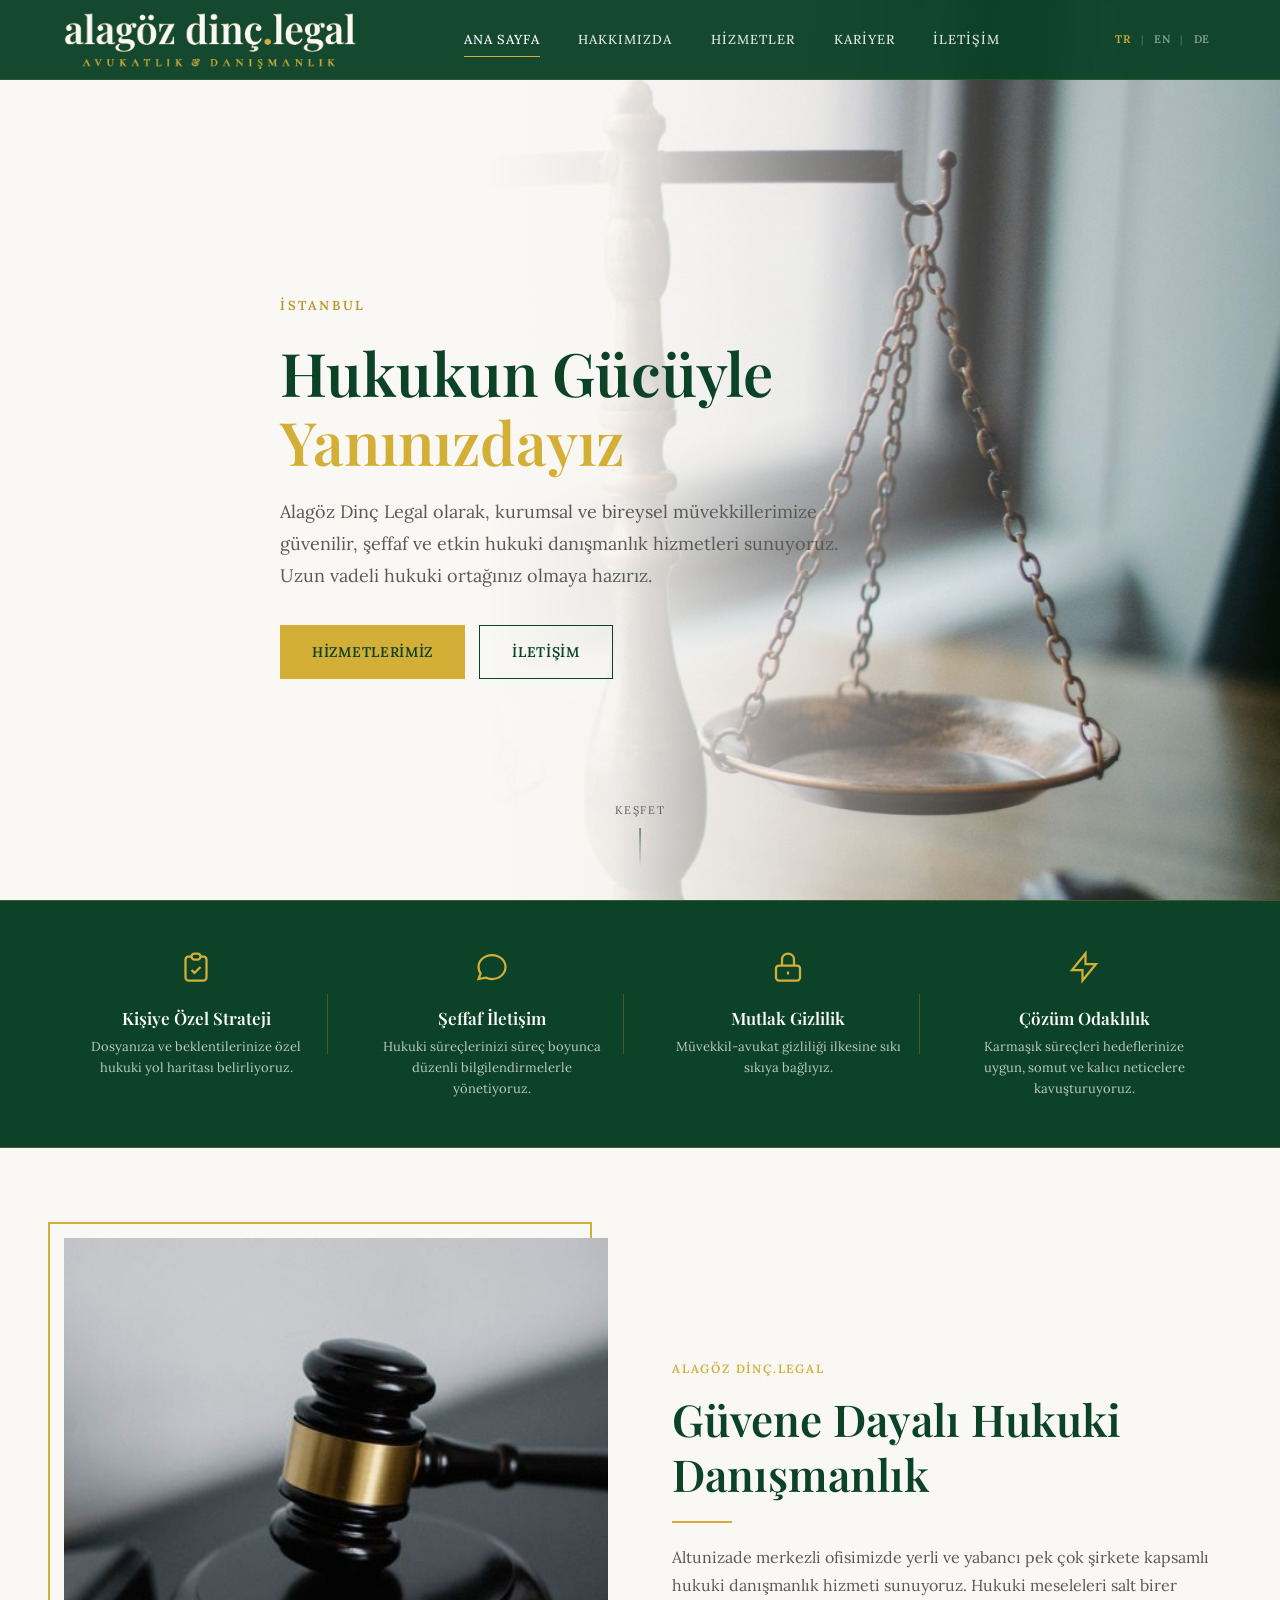
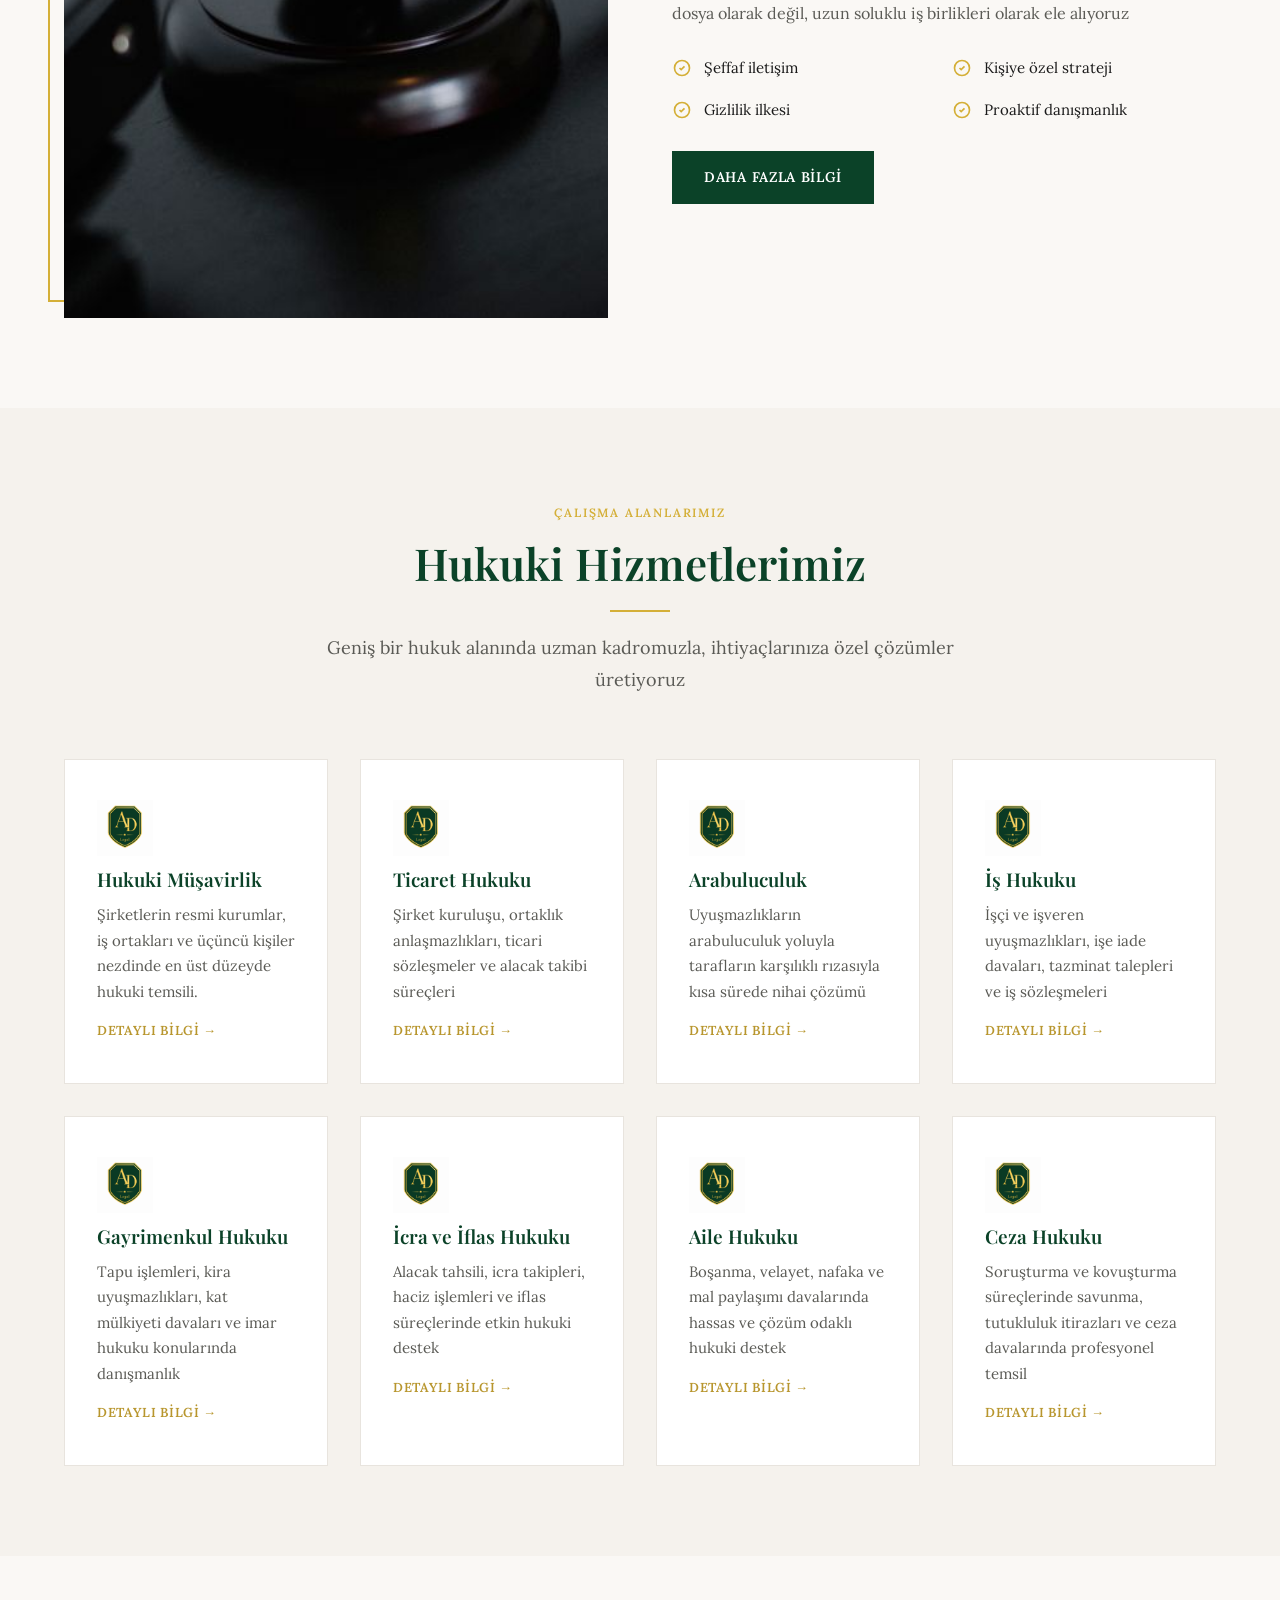
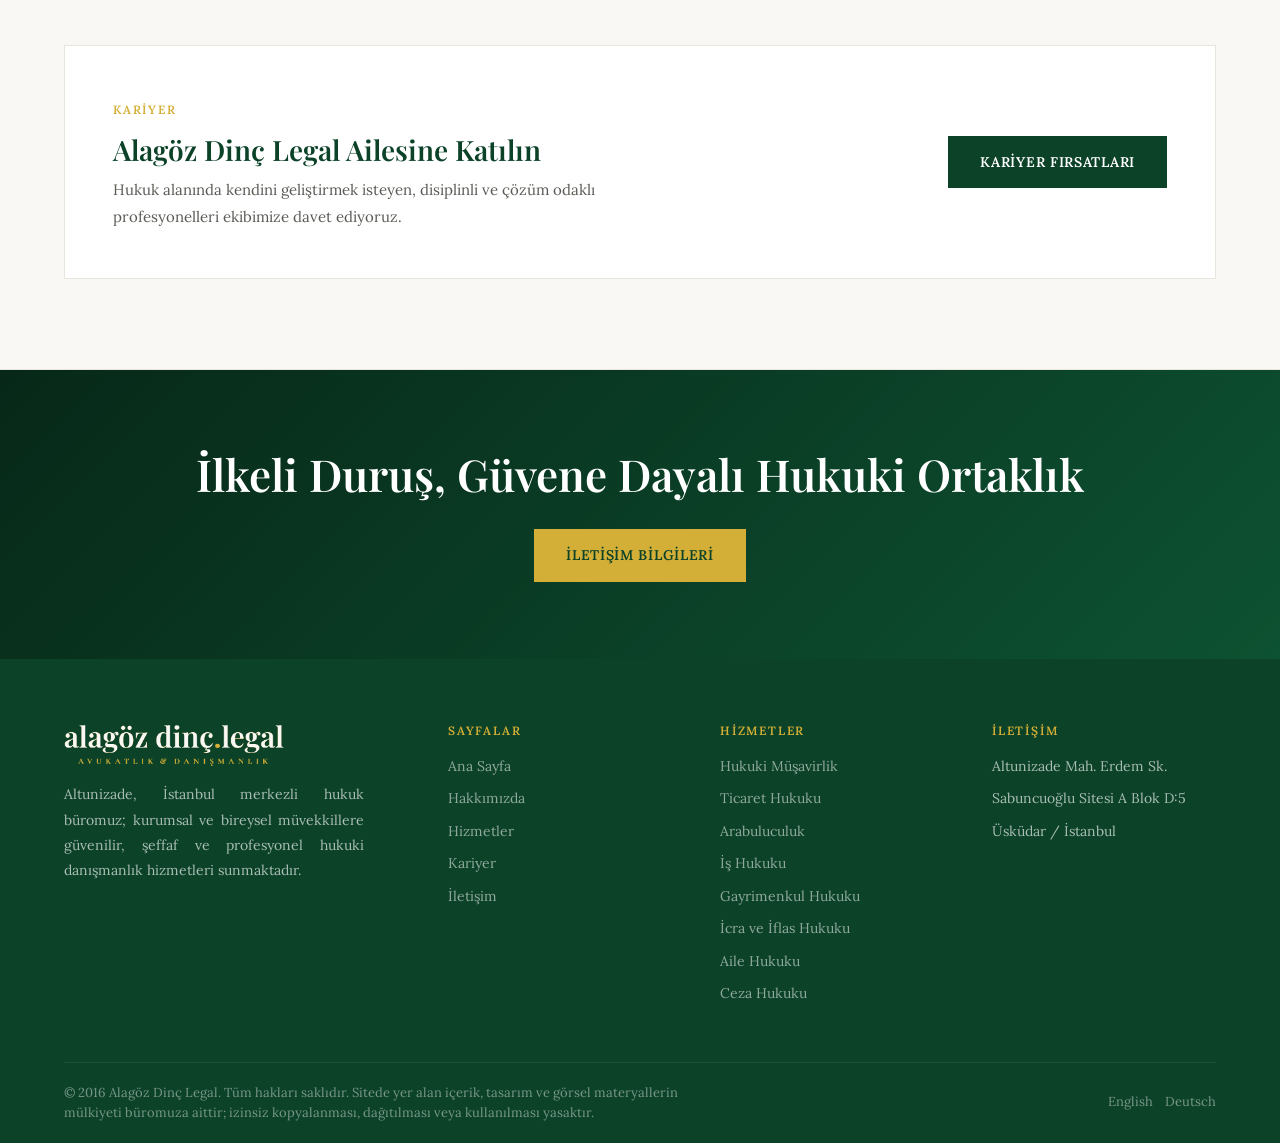
==== commit ce8c12db: "Replace `.svg` logo files with `.png` equivalents across all pages and adjust related CSS for consis" ====
--- a/index.html
+++ b/index.html
@@ -88,7 +88,7 @@
   <header class="site-header" role="banner">
     <div class="container header-inner">
       <a href="index.html" class="logo" aria-label="alagöz dinç.legal — Ana Sayfa">
-        <img src="images/ad_logo_2-light.svg" alt="alagöz dinç.legal — Avukatlık & Danışmanlık" class="logo-img" width="240" height="60" decoding="async">
+        <img src="images/ad-logo-2-light.png" alt="alagöz dinç.legal — Avukatlık & Danışmanlık" class="logo-img" width="240" height="60" decoding="async">
       </a>
       <nav class="main-nav" role="navigation" aria-label="Ana menü">
         <a href="index.html" class="active">Ana Sayfa</a>
@@ -281,7 +281,7 @@
     <div class="container">
       <div class="footer-grid">
         <div class="footer-brand">
-          <img src="images/ad_logo_2-light.svg" alt="alagöz dinç.legal — Avukatlık & Danışmanlık" class="footer-logo-img" width="240" height="60" loading="lazy" decoding="async">
+          <img src="images/ad-logo-2-light.png" alt="alagöz dinç.legal — Avukatlık & Danışmanlık" class="footer-logo-img" width="240" height="60" loading="lazy" decoding="async">
           <p>Altunizade, İstanbul merkezli hukuk büromuz; kurumsal ve bireysel müvekkillere güvenilir, şeffaf ve profesyonel hukuki danışmanlık hizmetleri sunmaktadır.</p>
         </div>
         <div class="footer-col">
--- a/css/main.css
+++ b/css/main.css
@@ -1415,10 +1415,28 @@
 
   .header-inner {
     min-width: 0;
+    gap: 0.5rem;
+  }
+
+  .logo {
+    min-width: 0;
+    flex: 1 1 auto;
+    overflow: hidden;
+    max-width: calc(100% - 7.75rem);
   }
 
   .logo-img {
-    max-height: 48px;
+    max-height: 42px;
+    width: auto;
+    max-width: min(215px, 54vw);
+    object-fit: contain;
+    object-position: left center;
+  }
+
+  .header-actions {
+    flex-shrink: 0;
+    margin-left: auto;
+    min-width: 7rem;
   }
 
   /* backdrop-filter breaks position:fixed for mobile nav children */
@@ -1734,6 +1752,15 @@
 }
 
 @media (max-width: 480px) {
+  .logo {
+    max-width: calc(100% - 6.5rem);
+  }
+
+  .logo-img {
+    max-height: 36px;
+    max-width: min(175px, 50vw);
+  }
+
   .hero-actions {
     flex-direction: column;
     width: 100%;
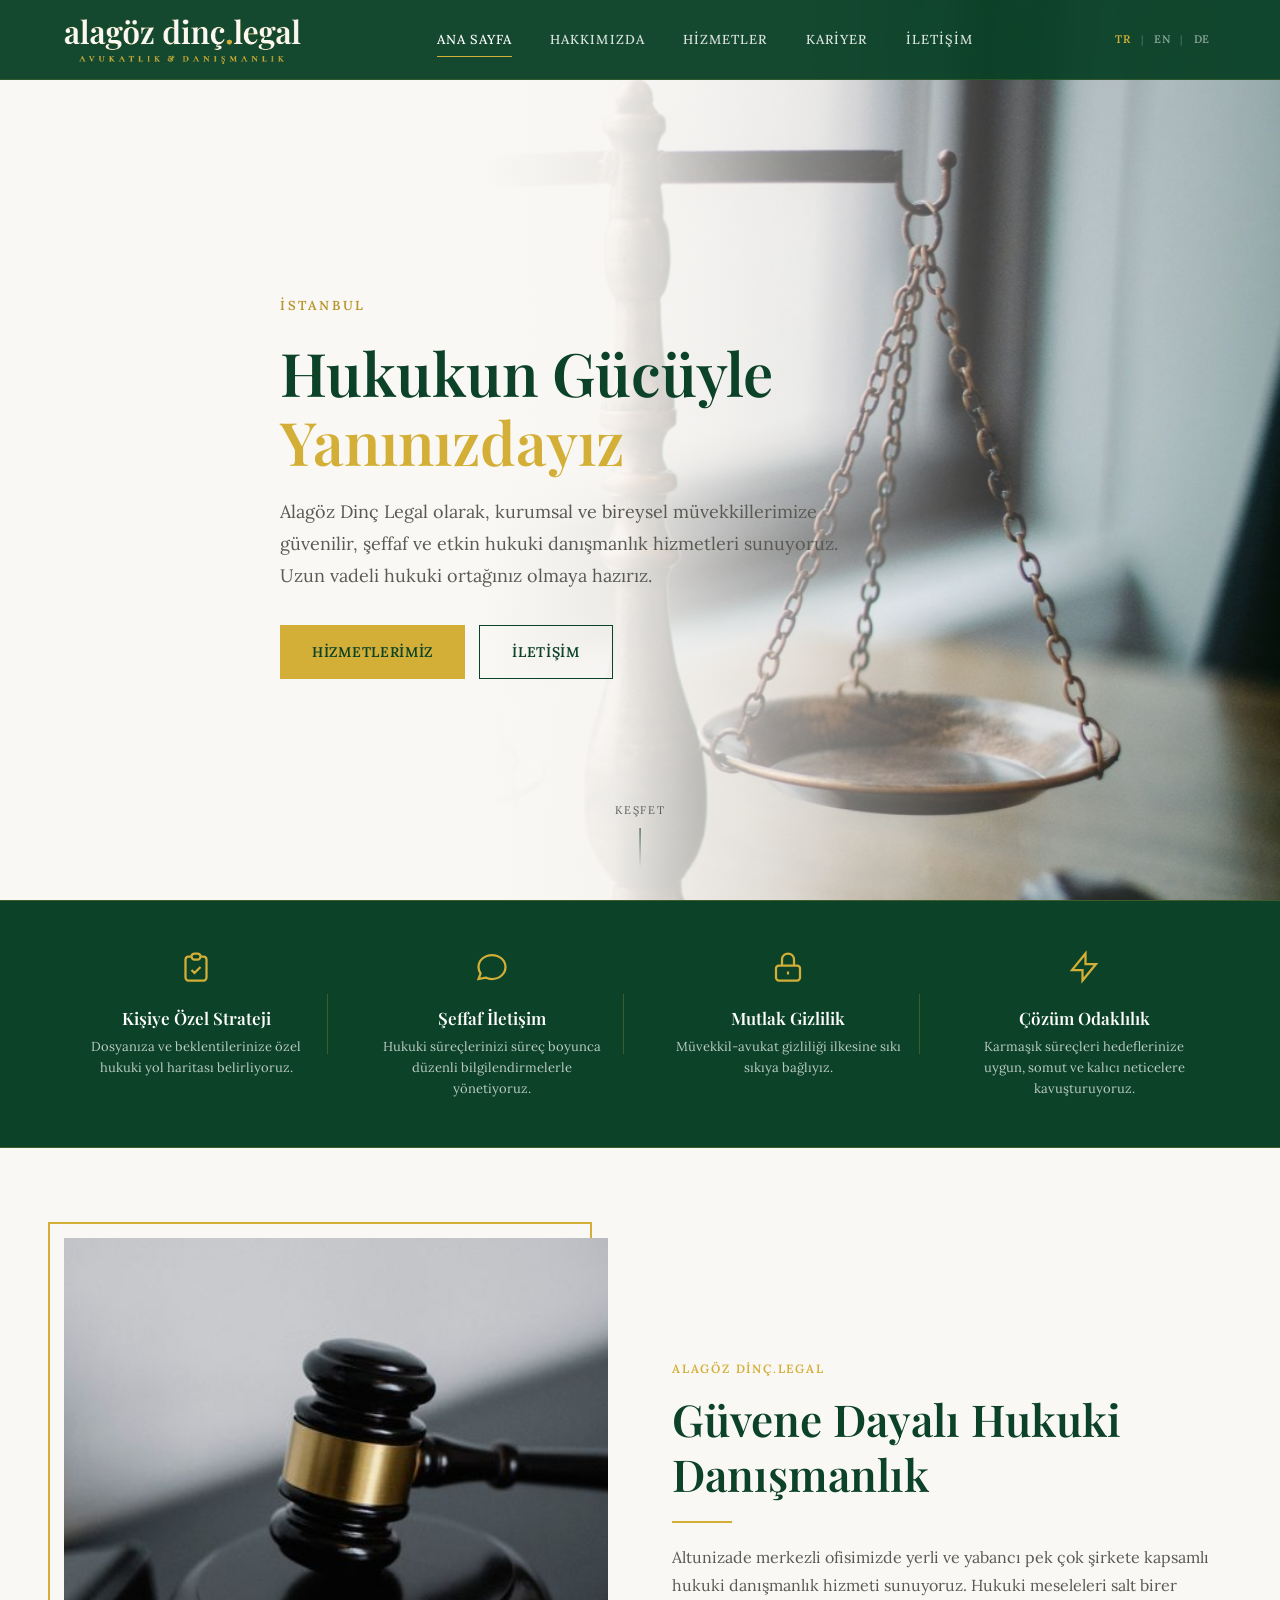
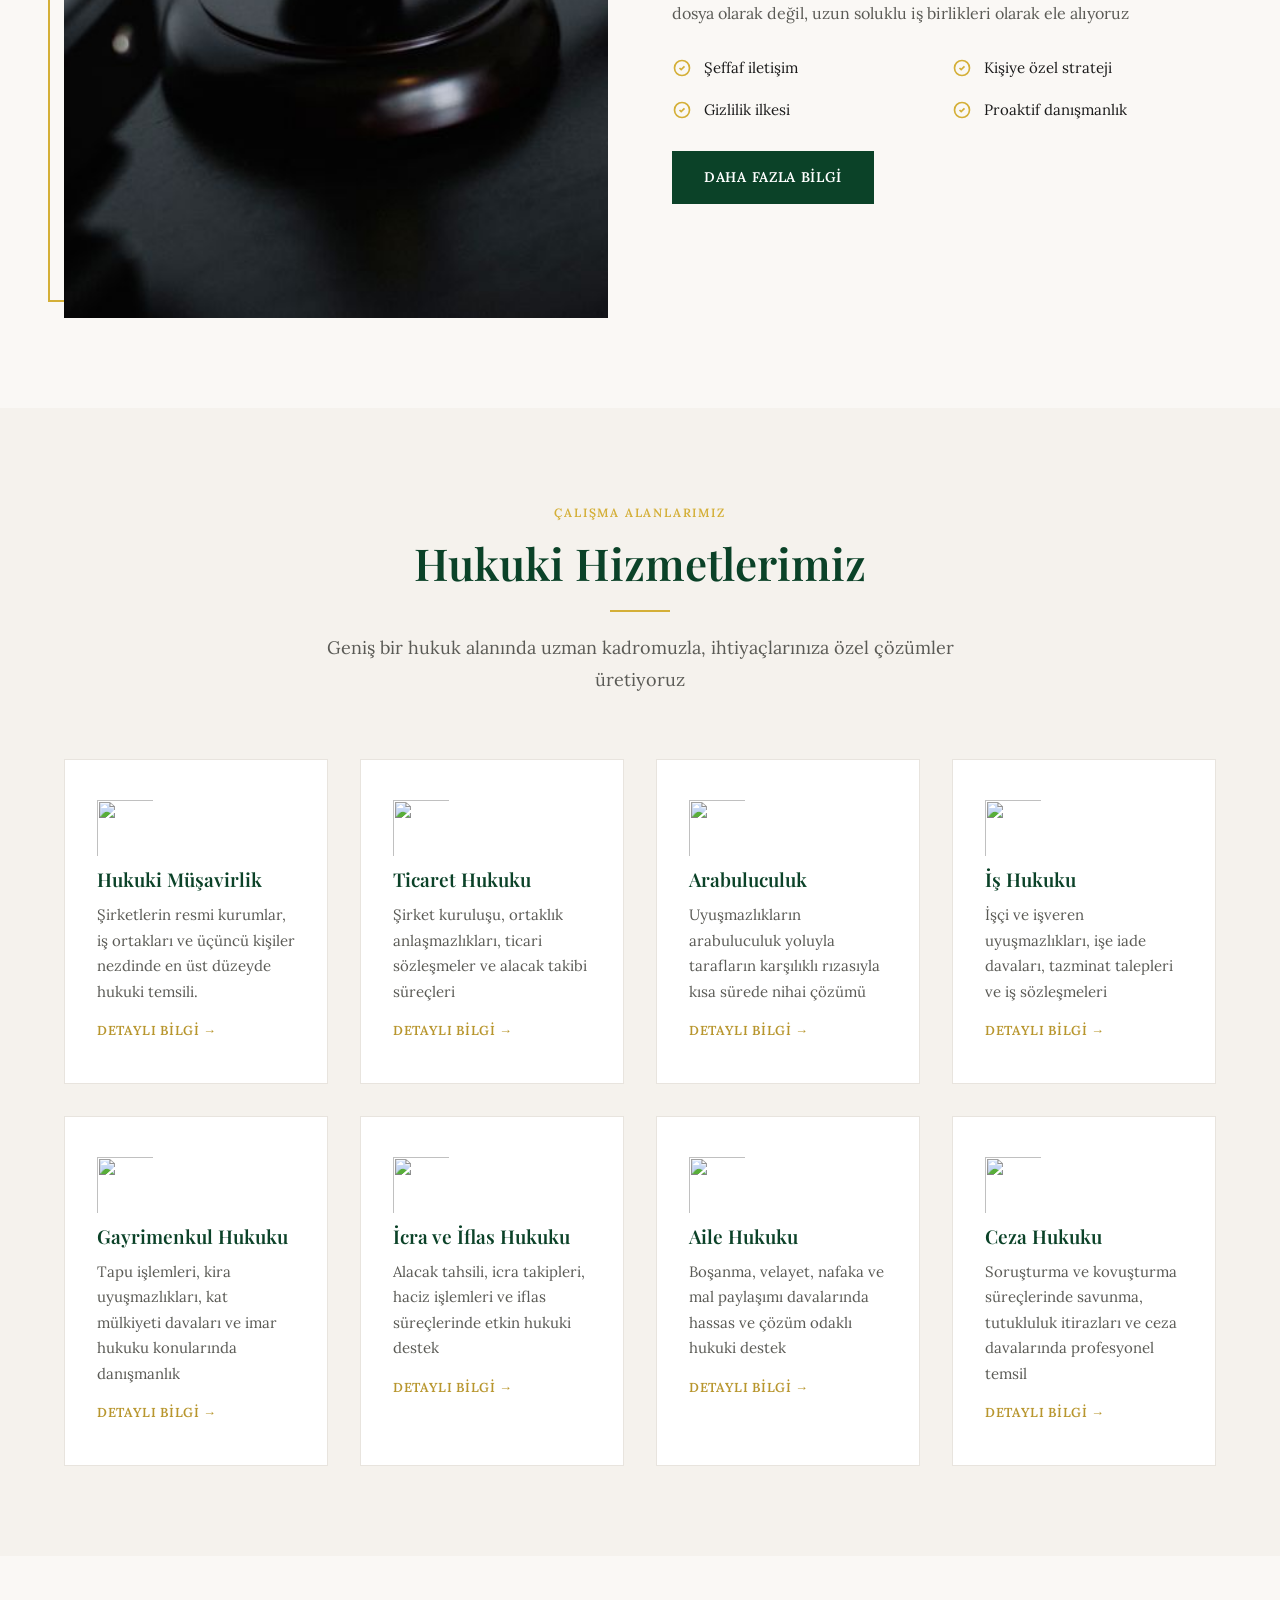
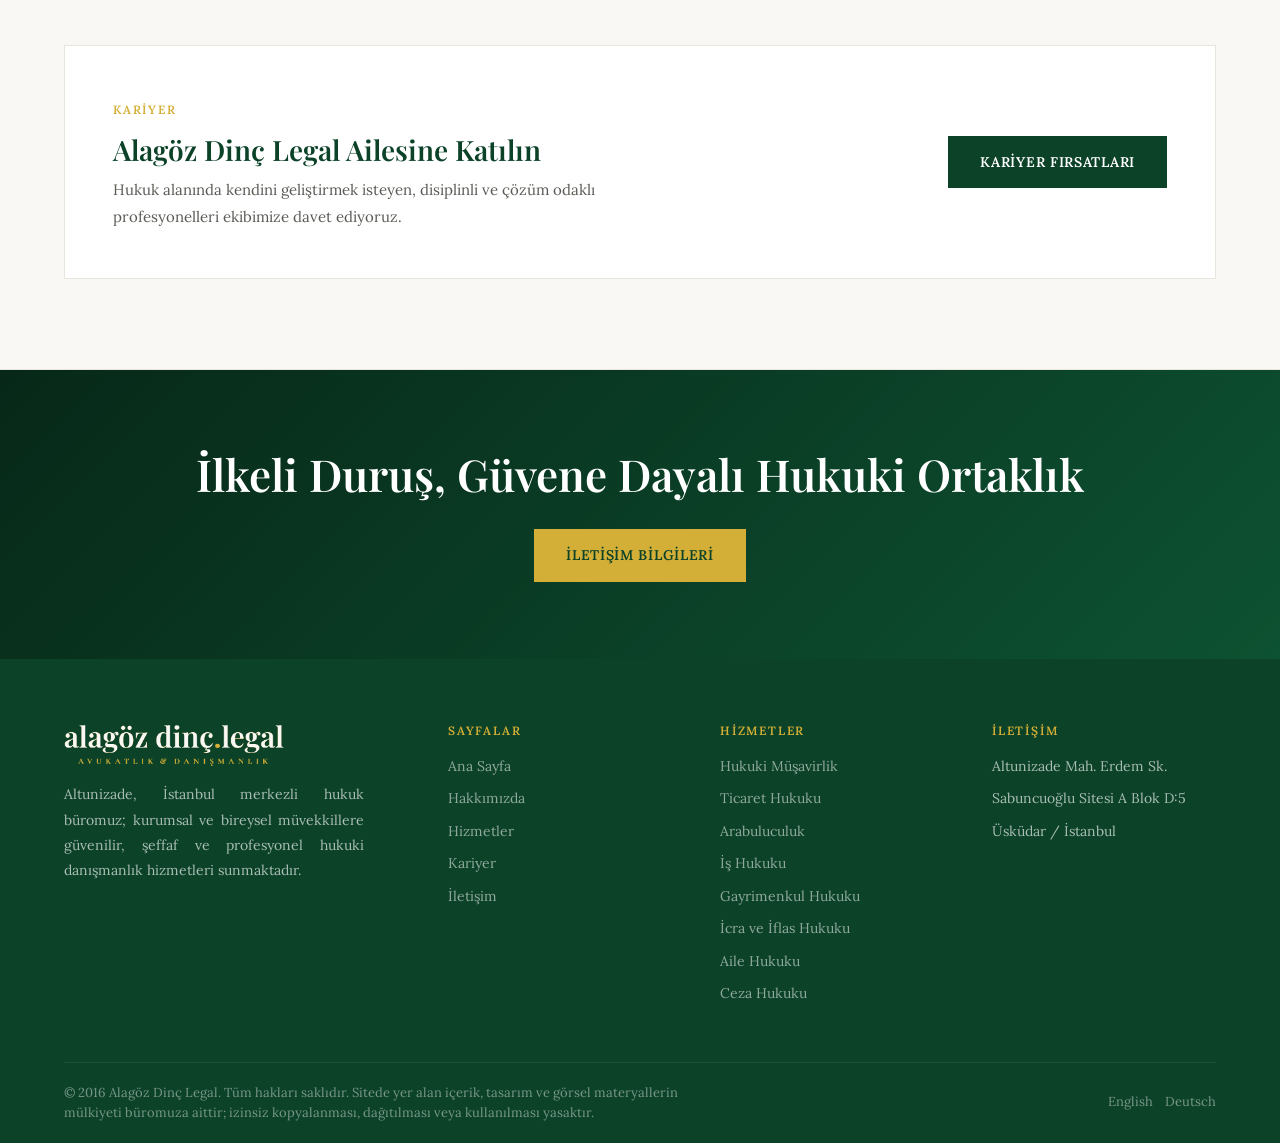
==== commit d3d4defd: "Update service icons and adjust About page styles for improved layout and branding consistency" ====
--- a/index.html
+++ b/index.html
@@ -204,49 +204,49 @@
         </div>
         <div class="services-grid">
           <article class="service-card">
-            <div class="service-icon"><img src="images/ad_logo_2.png" alt="" width="48" height="48" loading="lazy" decoding="async"></div>
+            <div class="service-icon"><img src="images/ad_icon_3.jpeg" alt="" width="48" height="48" loading="lazy" decoding="async"></div>
             <h3>Hukuki Müşavirlik</h3>
             <p>Şirketlerin resmi kurumlar, iş ortakları ve üçüncü kişiler nezdinde en üst düzeyde hukuki temsili.</p>
             <a href="hizmetler.html#musavirlik" class="read-more">Detaylı Bilgi →</a>
           </article>
           <article class="service-card">
-            <div class="service-icon"><img src="images/ad_logo_2.png" alt="" width="48" height="48" loading="lazy" decoding="async"></div>
+            <div class="service-icon"><img src="images/ad_icon_3.jpeg" alt="" width="48" height="48" loading="lazy" decoding="async"></div>
             <h3>Ticaret Hukuku</h3>
             <p>Şirket kuruluşu, ortaklık anlaşmazlıkları, ticari sözleşmeler ve alacak takibi süreçleri</p>
             <a href="hizmetler.html#ticaret" class="read-more">Detaylı Bilgi →</a>
           </article>
           <article class="service-card">
-            <div class="service-icon"><img src="images/ad_logo_2.png" alt="" width="48" height="48" loading="lazy" decoding="async"></div>
+            <div class="service-icon"><img src="images/ad_icon_3.jpeg" alt="" width="48" height="48" loading="lazy" decoding="async"></div>
             <h3>Arabuluculuk</h3>
             <p>Uyuşmazlıkların arabuluculuk yoluyla tarafların karşılıklı rızasıyla kısa sürede nihai çözümü</p>
             <a href="hizmetler.html#arabuluculuk" class="read-more">Detaylı Bilgi →</a>
           </article>
           <article class="service-card">
-            <div class="service-icon"><img src="images/ad_logo_2.png" alt="" width="48" height="48" loading="lazy" decoding="async"></div>
+            <div class="service-icon"><img src="images/ad_icon_3.jpeg" alt="" width="48" height="48" loading="lazy" decoding="async"></div>
             <h3>İş Hukuku</h3>
             <p>İşçi ve işveren uyuşmazlıkları, işe iade davaları, tazminat talepleri ve iş sözleşmeleri</p>
             <a href="hizmetler.html#is" class="read-more">Detaylı Bilgi →</a>
           </article>
           <article class="service-card">
-            <div class="service-icon"><img src="images/ad_logo_2.png" alt="" width="48" height="48" loading="lazy" decoding="async"></div>
+            <div class="service-icon"><img src="images/ad_icon_3.jpeg" alt="" width="48" height="48" loading="lazy" decoding="async"></div>
             <h3>Gayrimenkul Hukuku</h3>
             <p>Tapu işlemleri, kira uyuşmazlıkları, kat mülkiyeti davaları ve imar hukuku konularında danışmanlık</p>
             <a href="hizmetler.html#gayrimenkul" class="read-more">Detaylı Bilgi →</a>
           </article>
           <article class="service-card">
-            <div class="service-icon"><img src="images/ad_logo_2.png" alt="" width="48" height="48" loading="lazy" decoding="async"></div>
+            <div class="service-icon"><img src="images/ad_icon_3.jpeg" alt="" width="48" height="48" loading="lazy" decoding="async"></div>
             <h3>İcra ve İflas Hukuku</h3>
             <p>Alacak tahsili, icra takipleri, haciz işlemleri ve iflas süreçlerinde etkin hukuki destek</p>
             <a href="hizmetler.html#icra" class="read-more">Detaylı Bilgi →</a>
           </article>
           <article class="service-card">
-            <div class="service-icon"><img src="images/ad_logo_2.png" alt="" width="48" height="48" loading="lazy" decoding="async"></div>
+            <div class="service-icon"><img src="images/ad_icon_3.jpeg" alt="" width="48" height="48" loading="lazy" decoding="async"></div>
             <h3>Aile Hukuku</h3>
             <p>Boşanma, velayet, nafaka ve mal paylaşımı davalarında hassas ve çözüm odaklı hukuki destek</p>
             <a href="hizmetler.html#aile" class="read-more">Detaylı Bilgi →</a>
           </article>
           <article class="service-card">
-            <div class="service-icon"><img src="images/ad_logo_2.png" alt="" width="48" height="48" loading="lazy" decoding="async"></div>
+            <div class="service-icon"><img src="images/ad_icon_3.jpeg" alt="" width="48" height="48" loading="lazy" decoding="async"></div>
             <h3>Ceza Hukuku</h3>
             <p>Soruşturma ve kovuşturma süreçlerinde savunma, tutukluluk itirazları ve ceza davalarında profesyonel temsil</p>
             <a href="hizmetler.html#ceza" class="read-more">Detaylı Bilgi →</a>
--- a/css/main.css
+++ b/css/main.css
@@ -223,7 +223,7 @@
 
 .logo-img {
   display: block;
-  height: clamp(48px, 5vw, 58px);
+  height: clamp(40px, 4vw, 47px);
   width: auto;
 }
 
@@ -1594,16 +1594,29 @@
     margin-bottom: 0.5rem;
   }
 
+  .about-team-stack {
+    order: 2;
+  }
+
   .about-depth-prose > .about-text {
-    order: 2;
-  }
-
-  .about-team-stack {
     order: 3;
+    margin-bottom: 0;
   }
 
   .about-depth-prose > .about-closing-text {
     order: 4;
+  }
+
+  .section.about-depth {
+    padding-bottom: 2rem;
+  }
+
+  .about-closing-text {
+    border-left: none;
+    border: 3px solid var(--accent-color);
+    margin-top: 0;
+    margin-bottom: 0;
+    padding-block: clamp(1.5rem, 3vw, 2rem);
   }
 
   .about-image {
@@ -1657,11 +1670,6 @@
     hyphens: none;
   }
 
-  .about-closing-text {
-    border-left: none;
-    border: 3px solid var(--accent-color);
-  }
-
   .services-grid,
   .services-detail-grid {
     grid-template-columns: 1fr;
@@ -1739,6 +1747,10 @@
 
   .section-header {
     margin-bottom: 2rem;
+  }
+
+  .services-intro-line + .services-intro-line {
+    margin-top: 0;
   }
 
   .cta-banner .section-title {
